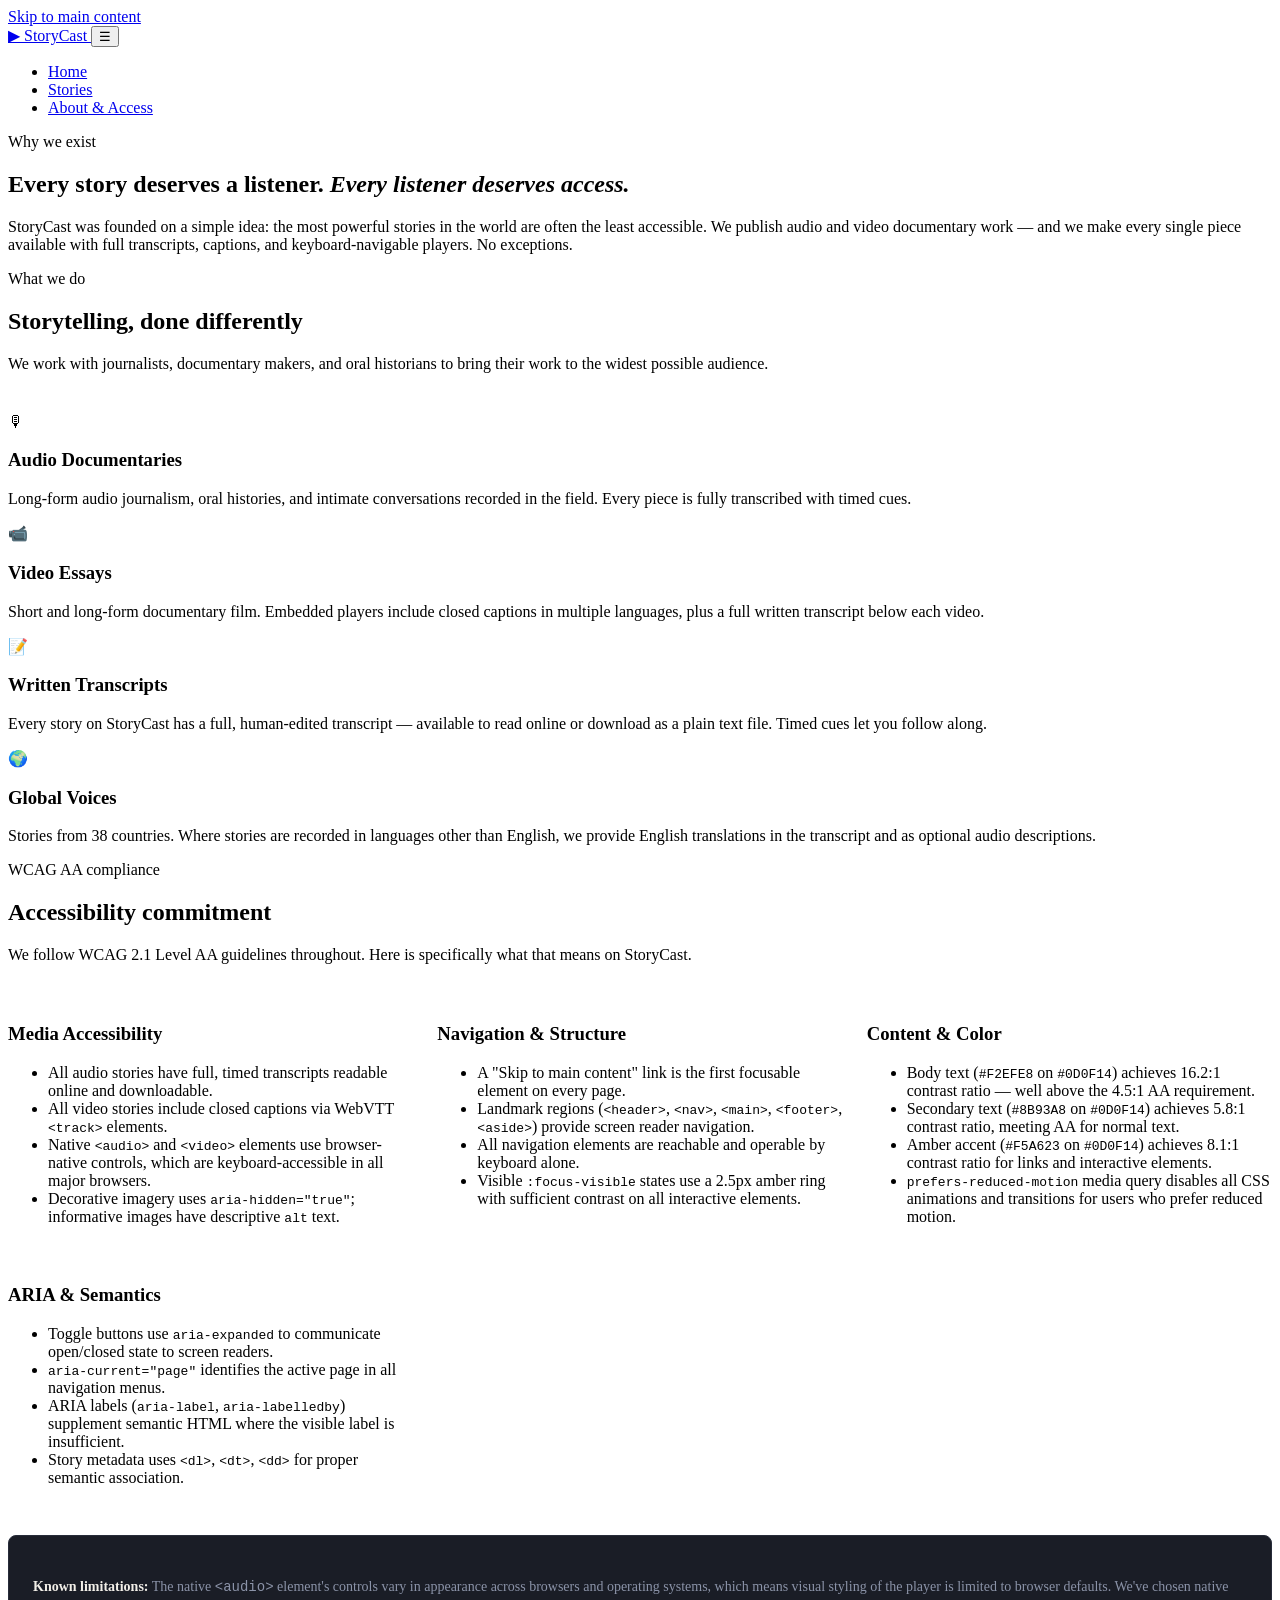
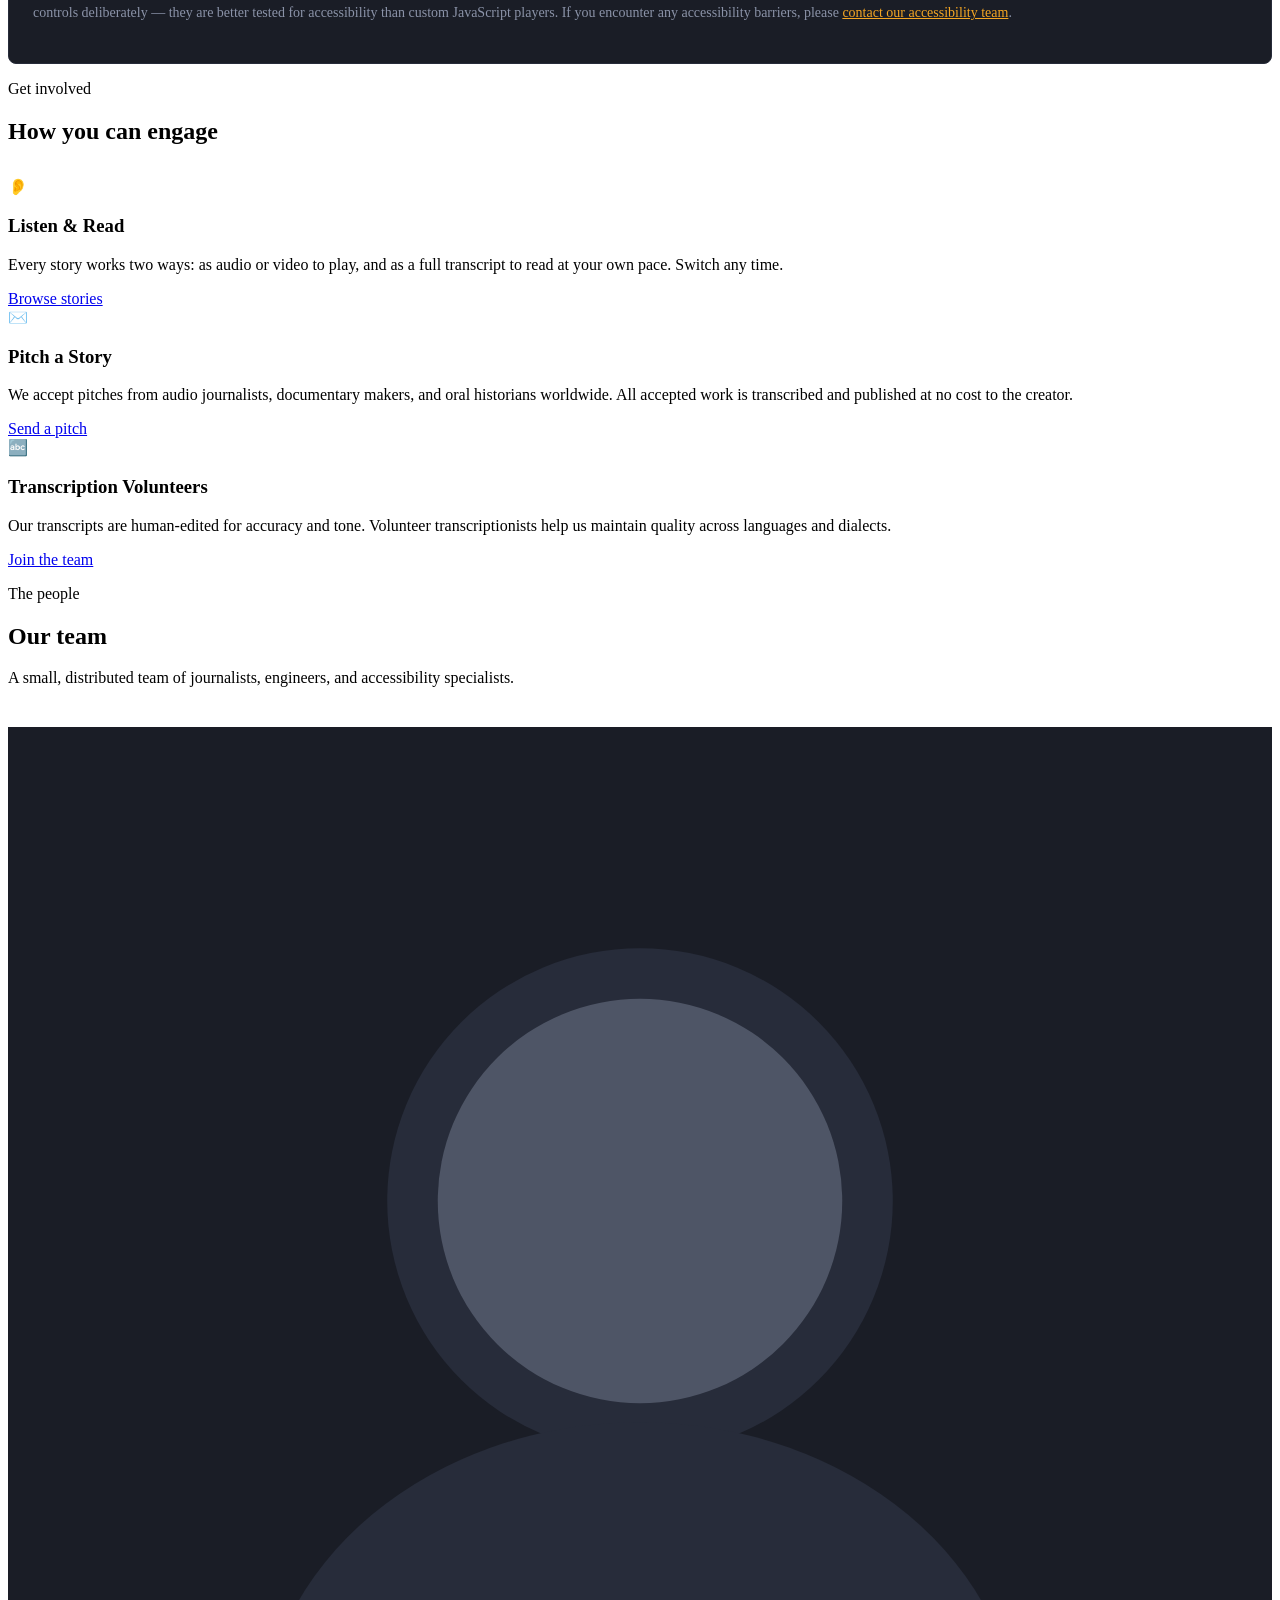
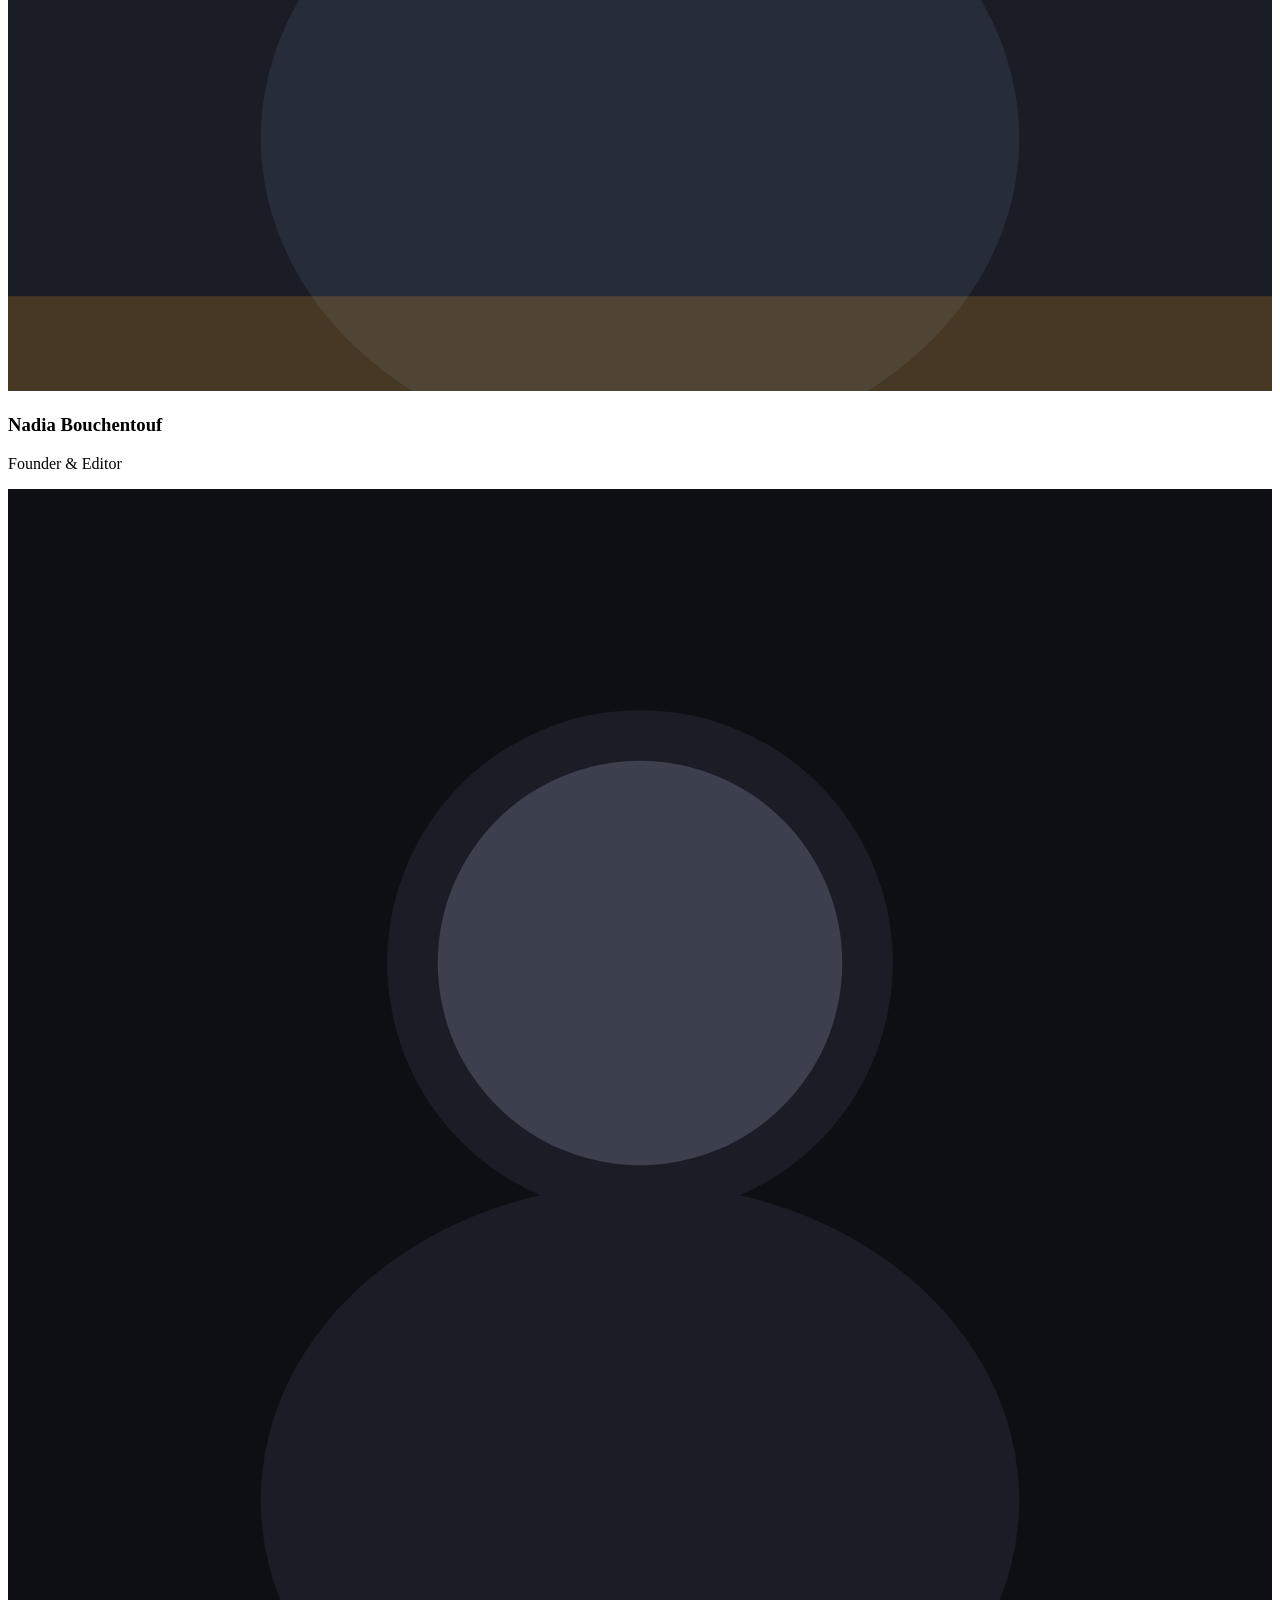
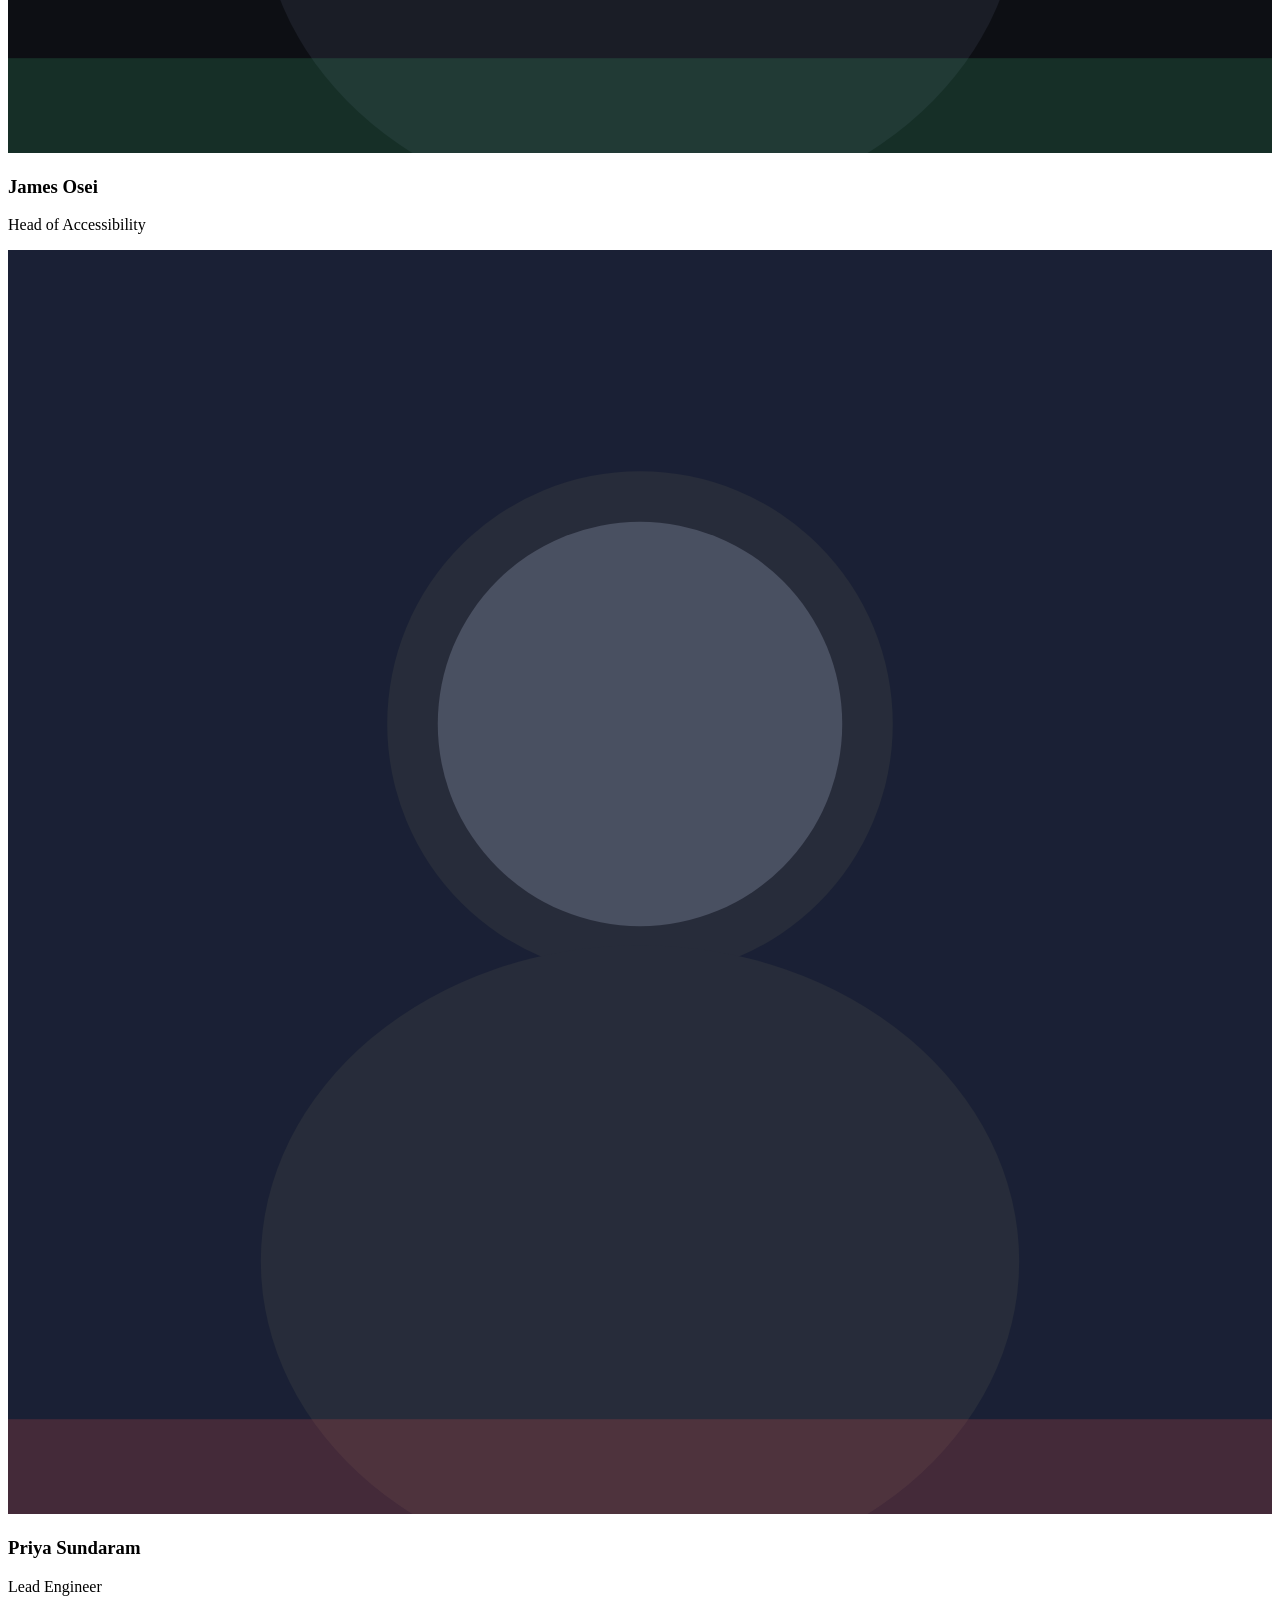
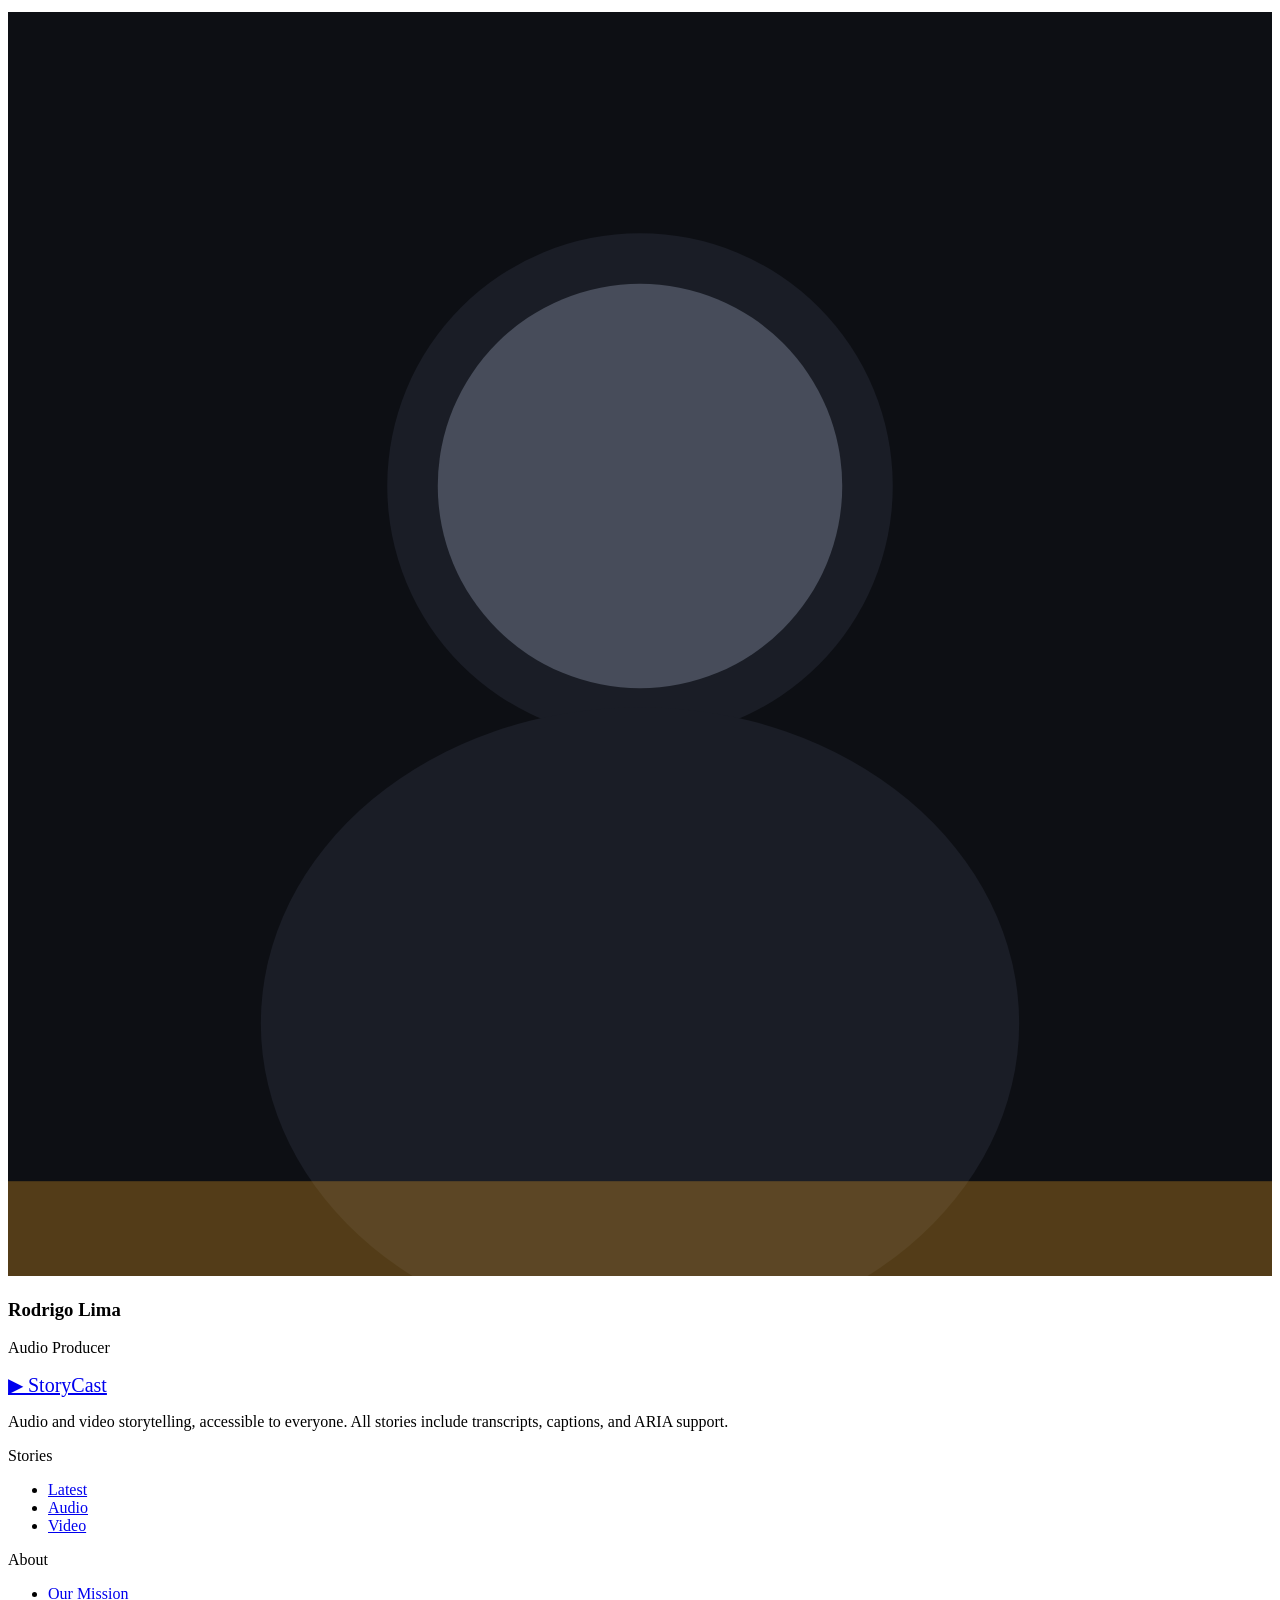
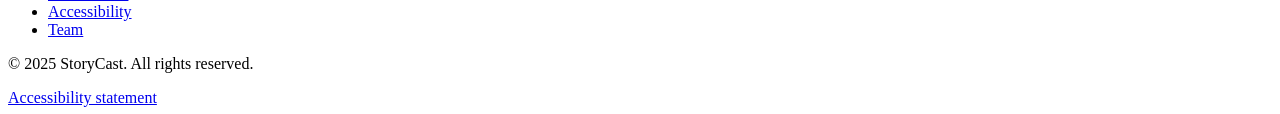
==== about.html @ 0f93e179 "updates This file contains the complete HTML structure for the About page of StoryCast, including se" ====
<!DOCTYPE html>
<html lang="en">
<head>
  <meta charset="UTF-8" />
  <meta name="viewport" content="width=device-width, initial-scale=1.0" />
  <meta name="description" content="About StoryCast — our mission to make audio and video storytelling accessible to everyone, with full transcripts, captions, and ARIA support." />
  <title>About & Access — StoryCast</title>
  <link rel="stylesheet" href="css/main.css" />
</head>
<body>

  <a class="skip-link" href="#main-content">Skip to main content</a>

  <!-- ─── Header ──────────────────────────────────────────────────────── -->
  <header class="site-header" role="banner">
    <div class="container site-header__inner">
      <a href="index.html" class="site-header__logo" aria-label="StoryCast home">
        <span class="site-header__logo-mark" aria-hidden="true">▶</span>
        StoryCast
      </a>

      <button class="site-nav__toggle"
              aria-controls="primary-nav"
              aria-expanded="false"
              aria-label="Toggle navigation">☰</button>

      <nav aria-label="Primary navigation">
        <ul class="site-nav" id="primary-nav" role="list">
          <li><a class="site-nav__link" href="index.html">Home</a></li>
          <li><a class="site-nav__link" href="story/voices-from-the-valley.html">Stories</a></li>
          <li><a class="site-nav__link" href="about.html" aria-current="page">About & Access</a></li>
        </ul>
      </nav>
    </div>
  </header>

  <!-- ─── Main ────────────────────────────────────────────────────────── -->
  <main id="main-content">

    <!-- Mission -->
    <section class="page-section" aria-labelledby="mission-heading">
      <div class="container">
        <div class="mission-block">
          <p class="section-label" aria-hidden="true">Why we exist</p>
          <h1 class="mission-block__quote" id="mission-heading">
            Every story deserves a listener.
            <em>Every listener deserves access.</em>
          </h1>
          <p class="mission-block__body">
            StoryCast was founded on a simple idea: the most powerful stories in 
            the world are often the least accessible. We publish audio and video
            documentary work — and we make every single piece available with
            full transcripts, captions, and keyboard-navigable players.
            No exceptions.
          </p>
        </div>
      </div>
    </section>

    <!-- What we do -->
    <section class="page-section" aria-labelledby="features-heading">
      <div class="container">
        <p class="section-label" aria-hidden="true">What we do</p>
        <h2 class="section-title" id="features-heading">Storytelling, done differently</h2>
        <p class="section-subtitle">We work with journalists, documentary makers, and oral historians to bring their work to the widest possible audience.</p>

        <div class="feature-grid" style="margin-top: 2.5rem;">

          <div class="feature-card">
            <div class="feature-card__icon" aria-hidden="true">🎙</div>
            <h3 class="feature-card__title">Audio Documentaries</h3>
            <p class="feature-card__body">
              Long-form audio journalism, oral histories, and intimate
              conversations recorded in the field. Every piece is
              fully transcribed with timed cues.
            </p>
          </div>

          <div class="feature-card">
            <div class="feature-card__icon" aria-hidden="true">📹</div>
            <h3 class="feature-card__title">Video Essays</h3>
            <p class="feature-card__body">
              Short and long-form documentary film. Embedded players
              include closed captions in multiple languages, plus
              a full written transcript below each video.
            </p>
          </div>

          <div class="feature-card">
            <div class="feature-card__icon" aria-hidden="true">📝</div>
            <h3 class="feature-card__title">Written Transcripts</h3>
            <p class="feature-card__body">
              Every story on StoryCast has a full, human-edited
              transcript — available to read online or download as
              a plain text file. Timed cues let you follow along.
            </p>
          </div>

          <div class="feature-card">
            <div class="feature-card__icon" aria-hidden="true">🌍</div>
            <h3 class="feature-card__title">Global Voices</h3>
            <p class="feature-card__body">
              Stories from 38 countries. Where stories are recorded in
              languages other than English, we provide English translations
              in the transcript and as optional audio descriptions.
            </p>
          </div>

        </div>
      </div>
    </section>

    <!-- Accessibility Section -->
    <section class="page-section" id="accessibility" aria-labelledby="a11y-heading">
      <div class="container">
        <p class="section-label" aria-hidden="true">WCAG AA compliance</p>
        <h2 class="section-title" id="a11y-heading">Accessibility commitment</h2>
        <p class="section-subtitle">
          We follow WCAG 2.1 Level AA guidelines throughout. Here is specifically
          what that means on StoryCast.
        </p>

        <div style="display:grid; grid-template-columns: repeat(auto-fit, minmax(22rem, 1fr)); gap:1.5rem; margin-top:2.5rem;">

          <div class="a11y-checklist" aria-labelledby="media-access-heading">
            <h3 class="a11y-checklist__header" id="media-access-heading">
              Media Accessibility
            </h3>
            <ul class="a11y-checklist__list" role="list">
              <li class="a11y-checklist__item">
                All audio stories have full, timed transcripts readable online and downloadable.
              </li>
              <li class="a11y-checklist__item">
                All video stories include closed captions via WebVTT <code>&lt;track&gt;</code> elements.
              </li>
              <li class="a11y-checklist__item">
                Native <code>&lt;audio&gt;</code> and <code>&lt;video&gt;</code> elements use browser-native controls,
                which are keyboard-accessible in all major browsers.
              </li>
              <li class="a11y-checklist__item">
                Decorative imagery uses <code>aria-hidden="true"</code>; informative images have descriptive <code>alt</code> text.
              </li>
            </ul>
          </div>

          <div class="a11y-checklist" aria-labelledby="nav-access-heading">
            <h3 class="a11y-checklist__header" id="nav-access-heading">
              Navigation & Structure
            </h3>
            <ul class="a11y-checklist__list" role="list">
              <li class="a11y-checklist__item">
                A "Skip to main content" link is the first focusable element on every page.
              </li>
              <li class="a11y-checklist__item">
                Landmark regions (<code>&lt;header&gt;</code>, <code>&lt;nav&gt;</code>, <code>&lt;main&gt;</code>, <code>&lt;footer&gt;</code>, <code>&lt;aside&gt;</code>) provide screen reader navigation.
              </li>
              <li class="a11y-checklist__item">
                All navigation elements are reachable and operable by keyboard alone.
              </li>
              <li class="a11y-checklist__item">
                Visible <code>:focus-visible</code> states use a 2.5px amber ring with sufficient contrast on all interactive elements.
              </li>
            </ul>
          </div>

          <div class="a11y-checklist" aria-labelledby="content-access-heading">
            <h3 class="a11y-checklist__header" id="content-access-heading">
              Content & Color
            </h3>
            <ul class="a11y-checklist__list" role="list">
              <li class="a11y-checklist__item">
                Body text (<code>#F2EFE8</code> on <code>#0D0F14</code>) achieves 16.2:1 contrast ratio — well above the 4.5:1 AA requirement.
              </li>
              <li class="a11y-checklist__item">
                Secondary text (<code>#8B93A8</code> on <code>#0D0F14</code>) achieves 5.8:1 contrast ratio, meeting AA for normal text.
              </li>
              <li class="a11y-checklist__item">
                Amber accent (<code>#F5A623</code> on <code>#0D0F14</code>) achieves 8.1:1 contrast ratio for links and interactive elements.
              </li>
              <li class="a11y-checklist__item">
                <code>prefers-reduced-motion</code> media query disables all CSS animations and transitions for users who prefer reduced motion.
              </li>
            </ul>
          </div>

          <div class="a11y-checklist" aria-labelledby="aria-heading">
            <h3 class="a11y-checklist__header" id="aria-heading">
              ARIA & Semantics
            </h3>
            <ul class="a11y-checklist__list" role="list">
              <li class="a11y-checklist__item">
                Toggle buttons use <code>aria-expanded</code> to communicate open/closed state to screen readers.
              </li>
              <li class="a11y-checklist__item">
                <code>aria-current="page"</code> identifies the active page in all navigation menus.
              </li>
              <li class="a11y-checklist__item">
                ARIA labels (<code>aria-label</code>, <code>aria-labelledby</code>) supplement semantic HTML where the visible label is insufficient.
              </li>
              <li class="a11y-checklist__item">
                Story metadata uses <code>&lt;dl&gt;</code>, <code>&lt;dt&gt;</code>, <code>&lt;dd&gt;</code> for proper semantic association.
              </li>
            </ul>
          </div>

        </div>

        <div style="margin-top:2rem; padding:1.5rem; background:#1A1D26; border:1px solid #272C3A; border-radius:0.5rem;">
          <p style="font-size:0.875rem; color:#8B93A8; line-height:1.8;">
            <strong style="color:#F2EFE8;">Known limitations:</strong>
            The native <code>&lt;audio&gt;</code> element's controls vary in appearance across browsers and operating systems,
            which means visual styling of the player is limited to browser defaults. We've chosen native controls
            deliberately — they are better tested for accessibility than custom JavaScript players.
            If you encounter any accessibility barriers, please
            <a href="mailto:access@storycast.example" style="color:#F5A623;">contact our accessibility team</a>.
          </p>
        </div>
      </div>
    </section>

    <!-- How to engage -->
    <section class="page-section" aria-labelledby="engage-heading">
      <div class="container">
        <p class="section-label" aria-hidden="true">Get involved</p>
        <h2 class="section-title" id="engage-heading">How you can engage</h2>

        <div class="feature-grid" style="margin-top:2rem;">

          <div class="feature-card">
            <div class="feature-card__icon" aria-hidden="true">👂</div>
            <h3 class="feature-card__title">Listen & Read</h3>
            <p class="feature-card__body">
              Every story works two ways: as audio or video to play, and as a
              full transcript to read at your own pace. Switch any time.
            </p>
            <a href="story/voices-from-the-valley.html" class="btn btn--outline" style="margin-top:auto;">Browse stories</a>
          </div>

          <div class="feature-card">
            <div class="feature-card__icon" aria-hidden="true">✉️</div>
            <h3 class="feature-card__title">Pitch a Story</h3>
            <p class="feature-card__body">
              We accept pitches from audio journalists, documentary makers, and
              oral historians worldwide. All accepted work is transcribed and
              published at no cost to the creator.
            </p>
            <a href="mailto:pitch@storycast.example" class="btn btn--outline" style="margin-top:auto;">Send a pitch</a>
          </div>

          <div class="feature-card">
            <div class="feature-card__icon" aria-hidden="true">🔤</div>
            <h3 class="feature-card__title">Transcription Volunteers</h3>
            <p class="feature-card__body">
              Our transcripts are human-edited for accuracy and tone. Volunteer
              transcriptionists help us maintain quality across languages and dialects.
            </p>
            <a href="mailto:volunteer@storycast.example" class="btn btn--outline" style="margin-top:auto;">Join the team</a>
          </div>

        </div>
      </div>
    </section>

    <!-- Team -->
    <section class="page-section" id="team" aria-labelledby="team-heading">
      <div class="container">
        <p class="section-label" aria-hidden="true">The people</p>
        <h2 class="section-title" id="team-heading">Our team</h2>
        <p class="section-subtitle">A small, distributed team of journalists, engineers, and accessibility specialists.</p>

        <div class="team-grid" style="margin-top:2.5rem;">

          <article class="team-card" aria-label="Team member: Nadia Bouchentouf, Founder & Editor">
            <svg class="team-card__img" aria-hidden="true" viewBox="0 0 200 200" xmlns="http://www.w3.org/2000/svg">
              <rect width="200" height="200" fill="#1A1D26"/>
              <circle cx="100" cy="75" r="40" fill="#272C3A"/>
              <circle cx="100" cy="75" r="32" fill="#8B93A8" opacity="0.4"/>
              <ellipse cx="100" cy="160" rx="60" ry="50" fill="#272C3A"/>
              <!-- Color accent -->
              <rect x="0" y="185" width="200" height="15" fill="#F5A623" opacity="0.2"/>
            </svg>
            <div class="team-card__body">
              <h3 class="team-card__name">Nadia Bouchentouf</h3>
              <p class="team-card__role">Founder & Editor</p>
            </div>
          </article>

          <article class="team-card" aria-label="Team member: James Osei, Head of Accessibility">
            <svg class="team-card__img" aria-hidden="true" viewBox="0 0 200 200" xmlns="http://www.w3.org/2000/svg">
              <rect width="200" height="200" fill="#0D0F14"/>
              <circle cx="100" cy="75" r="40" fill="#1A1D26"/>
              <circle cx="100" cy="75" r="32" fill="#8B93A8" opacity="0.3"/>
              <ellipse cx="100" cy="160" rx="60" ry="50" fill="#1A1D26"/>
              <rect x="0" y="185" width="200" height="15" fill="#3DAD74" opacity="0.2"/>
            </svg>
            <div class="team-card__body">
              <h3 class="team-card__name">James Osei</h3>
              <p class="team-card__role">Head of Accessibility</p>
            </div>
          </article>

          <article class="team-card" aria-label="Team member: Priya Sundaram, Lead Engineer">
            <svg class="team-card__img" aria-hidden="true" viewBox="0 0 200 200" xmlns="http://www.w3.org/2000/svg">
              <rect width="200" height="200" fill="#1A2035"/>
              <circle cx="100" cy="75" r="40" fill="#272C3A"/>
              <circle cx="100" cy="75" r="32" fill="#8B93A8" opacity="0.35"/>
              <ellipse cx="100" cy="160" rx="60" ry="50" fill="#272C3A"/>
              <rect x="0" y="185" width="200" height="15" fill="#E8534A" opacity="0.2"/>
            </svg>
            <div class="team-card__body">
              <h3 class="team-card__name">Priya Sundaram</h3>
              <p class="team-card__role">Lead Engineer</p>
            </div>
          </article>

          <article class="team-card" aria-label="Team member: Rodrigo Lima, Audio Producer">
            <svg class="team-card__img" aria-hidden="true" viewBox="0 0 200 200" xmlns="http://www.w3.org/2000/svg">
              <rect width="200" height="200" fill="#0D0F14"/>
              <circle cx="100" cy="75" r="40" fill="#1A1D26"/>
              <circle cx="100" cy="75" r="32" fill="#8B93A8" opacity="0.4"/>
              <ellipse cx="100" cy="160" rx="60" ry="50" fill="#1A1D26"/>
              <rect x="0" y="185" width="200" height="15" fill="#F5A623" opacity="0.3"/>
            </svg>
            <div class="team-card__body">
              <h3 class="team-card__name">Rodrigo Lima</h3>
              <p class="team-card__role">Audio Producer</p>
            </div>
          </article>

        </div>
      </div>
    </section>

  </main>

  <!-- ─── Footer ──────────────────────────────────────────────────────── -->
  <footer class="site-footer" role="contentinfo">
    <div class="container">
      <div class="site-footer__inner">
        <div class="site-footer__brand">
          <a href="index.html" class="site-header__logo" aria-label="StoryCast home" style="font-size:1.25rem;">
            <span class="site-header__logo-mark" aria-hidden="true">▶</span>
            StoryCast
          </a>
          <p>Audio and video storytelling, accessible to everyone. All stories include transcripts, captions, and ARIA support.</p>
        </div>
        <nav aria-label="Footer navigation — Stories">
          <p class="site-footer__heading">Stories</p>
          <ul class="site-footer__links" role="list">
            <li><a href="story/voices-from-the-valley.html">Latest</a></li>
            <li><a href="story/voices-from-the-valley.html">Audio</a></li>
            <li><a href="story/voices-from-the-valley.html">Video</a></li>
          </ul>
        </nav>
        <nav aria-label="Footer navigation — About">
          <p class="site-footer__heading">About</p>
          <ul class="site-footer__links" role="list">
            <li><a href="about.html">Our Mission</a></li>
            <li><a href="about.html#accessibility">Accessibility</a></li>
            <li><a href="about.html#team">Team</a></li>
          </ul>
        </nav>
      </div>
      <div class="site-footer__bottom">
        <p>© 2025 StoryCast. All rights reserved.</p>
        <a href="about.html#accessibility">Accessibility statement</a>
      </div>
    </div>
  </footer>

  <script>
    const toggle = document.querySelector('.site-nav__toggle');
    const nav = document.querySelector('.site-nav');
    if (toggle && nav) {
      toggle.addEventListener('click', () => {
        const isOpen = nav.classList.toggle('is-open');
        toggle.setAttribute('aria-expanded', isOpen);
        toggle.textContent = isOpen ? '✕' : '☰';
      });
    }
  </script>

</body>
</html>
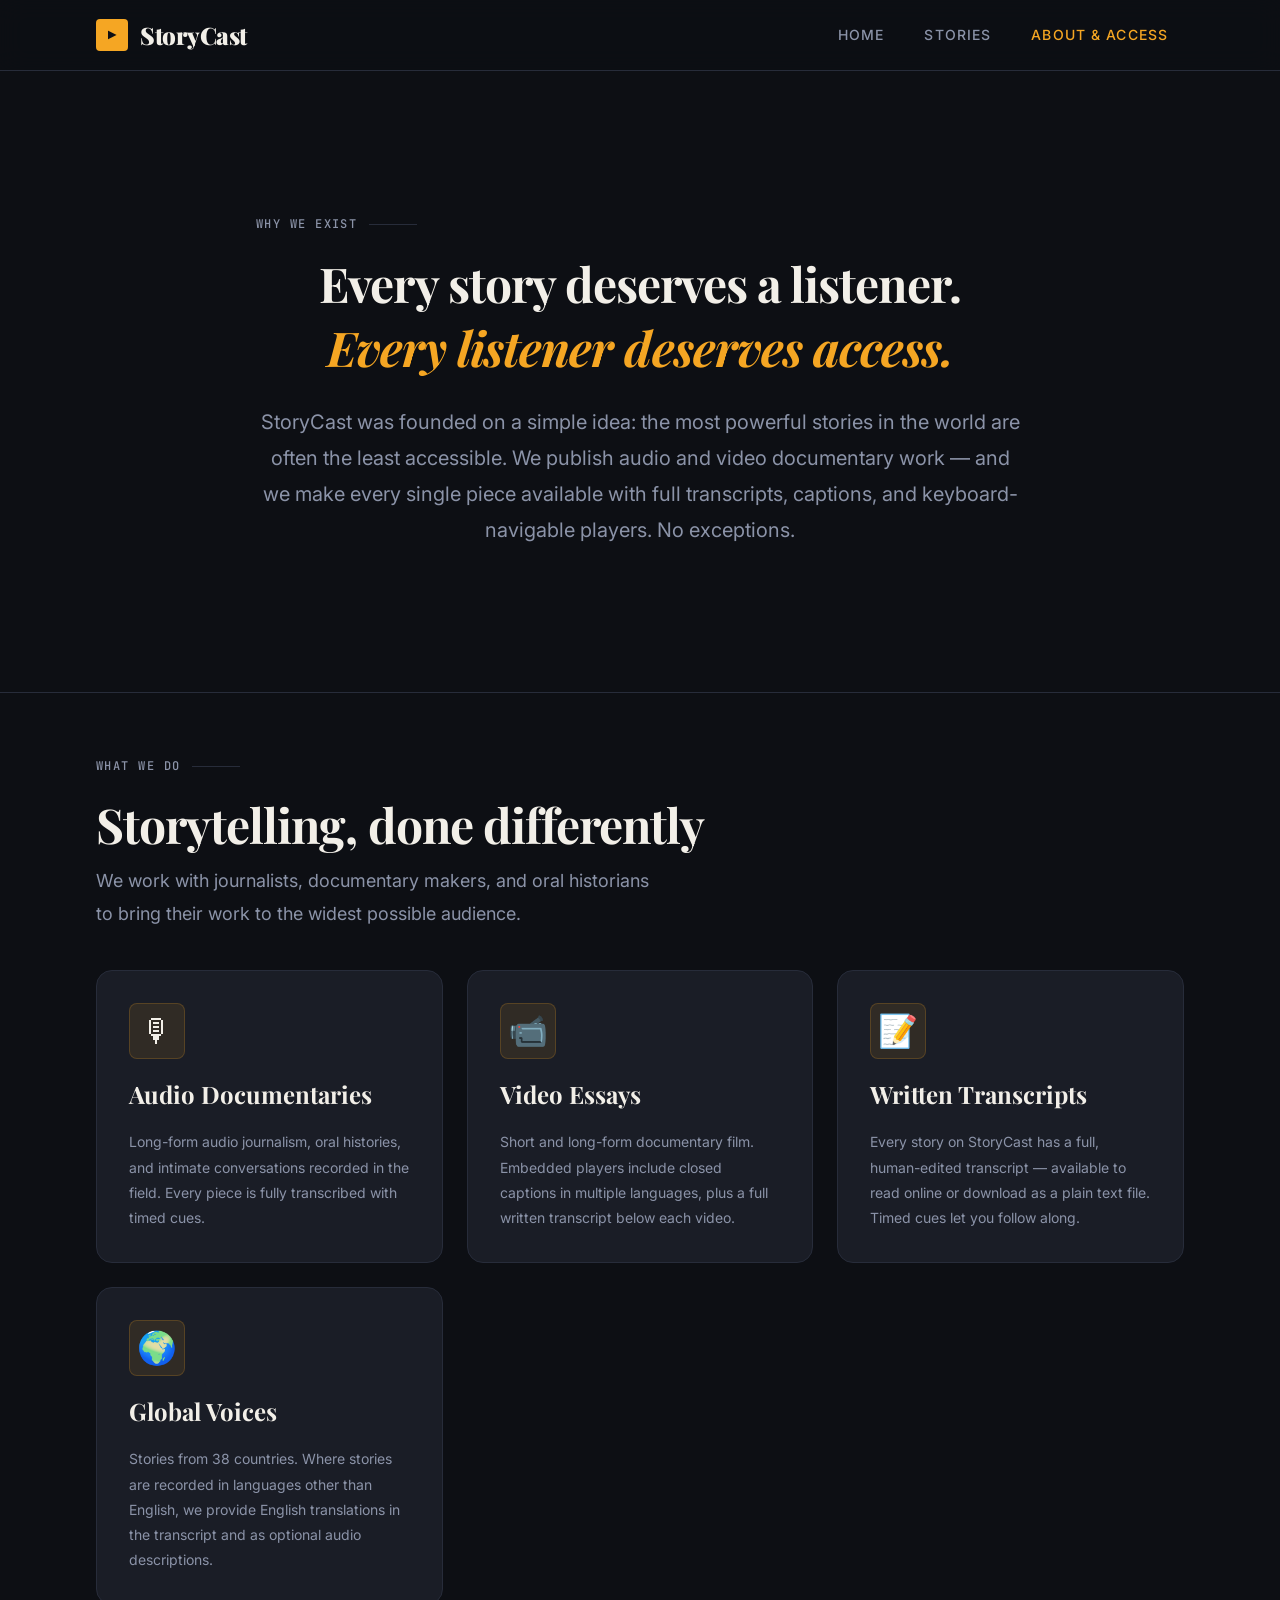
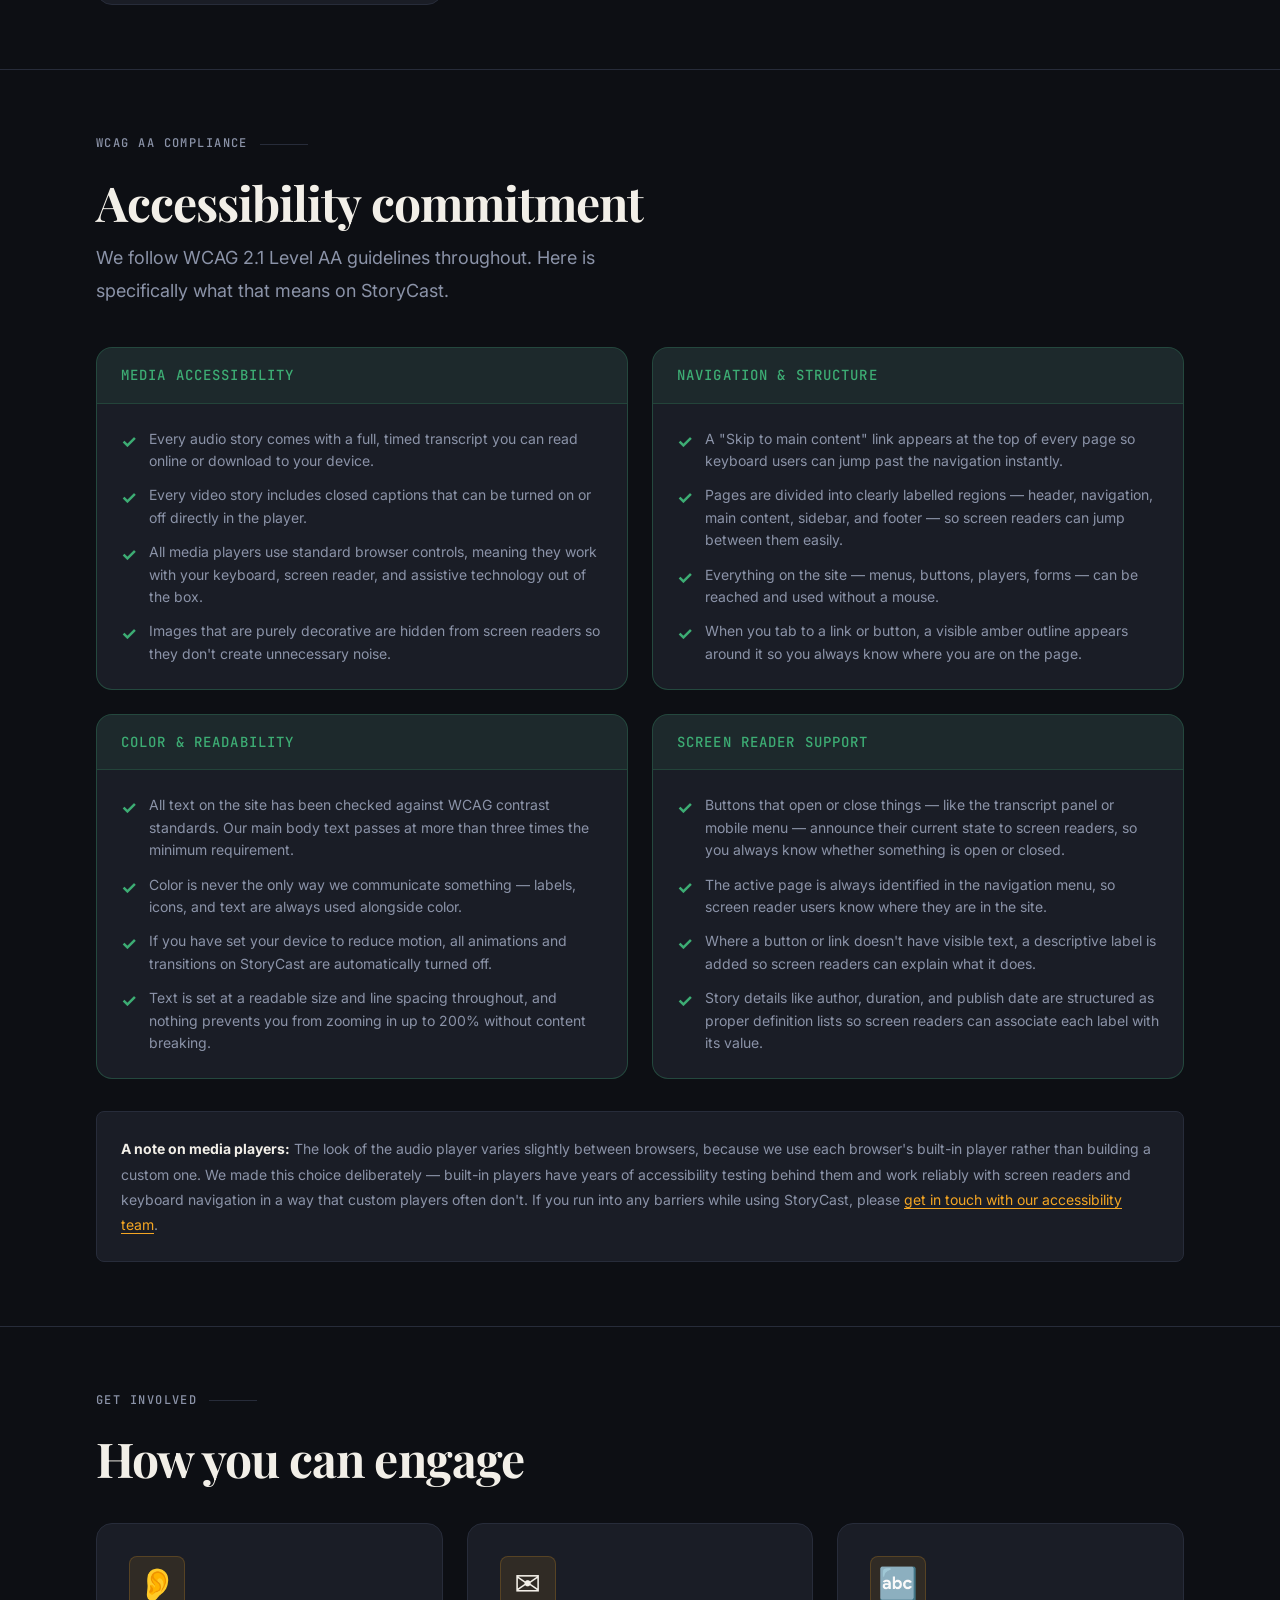
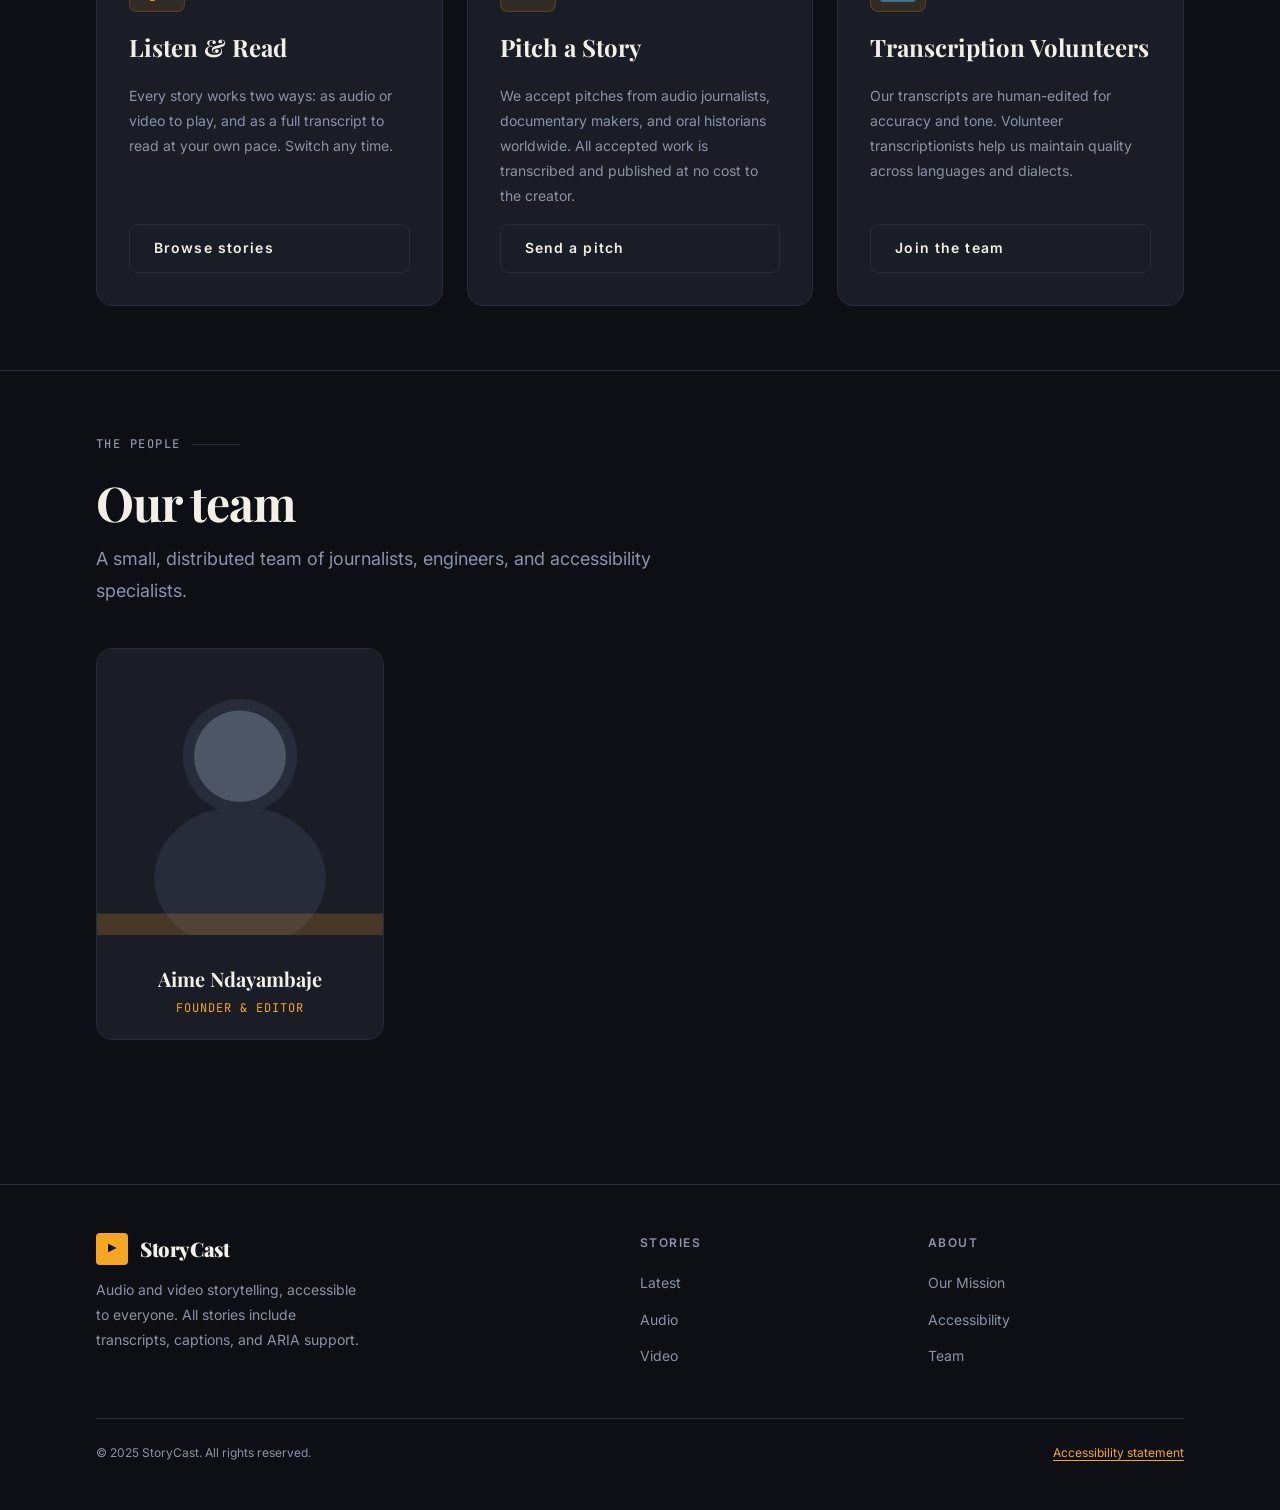
==== commit 3923341b: "updates" ====
--- a/about.html
+++ b/about.html
@@ -128,17 +128,16 @@
             </h3>
             <ul class="a11y-checklist__list" role="list">
               <li class="a11y-checklist__item">
-                All audio stories have full, timed transcripts readable online and downloadable.
-              </li>
-              <li class="a11y-checklist__item">
-                All video stories include closed captions via WebVTT <code>&lt;track&gt;</code> elements.
-              </li>
-              <li class="a11y-checklist__item">
-                Native <code>&lt;audio&gt;</code> and <code>&lt;video&gt;</code> elements use browser-native controls,
-                which are keyboard-accessible in all major browsers.
-              </li>
-              <li class="a11y-checklist__item">
-                Decorative imagery uses <code>aria-hidden="true"</code>; informative images have descriptive <code>alt</code> text.
+                Every audio story comes with a full, timed transcript you can read online or download to your device.
+              </li>
+              <li class="a11y-checklist__item">
+                Every video story includes closed captions that can be turned on or off directly in the player.
+              </li>
+              <li class="a11y-checklist__item">
+                All media players use standard browser controls, meaning they work with your keyboard, screen reader, and assistive technology out of the box.
+              </li>
+              <li class="a11y-checklist__item">
+                Images that are purely decorative are hidden from screen readers so they don't create unnecessary noise.
               </li>
             </ul>
           </div>
@@ -149,56 +148,56 @@
             </h3>
             <ul class="a11y-checklist__list" role="list">
               <li class="a11y-checklist__item">
-                A "Skip to main content" link is the first focusable element on every page.
-              </li>
-              <li class="a11y-checklist__item">
-                Landmark regions (<code>&lt;header&gt;</code>, <code>&lt;nav&gt;</code>, <code>&lt;main&gt;</code>, <code>&lt;footer&gt;</code>, <code>&lt;aside&gt;</code>) provide screen reader navigation.
-              </li>
-              <li class="a11y-checklist__item">
-                All navigation elements are reachable and operable by keyboard alone.
-              </li>
-              <li class="a11y-checklist__item">
-                Visible <code>:focus-visible</code> states use a 2.5px amber ring with sufficient contrast on all interactive elements.
+                A "Skip to main content" link appears at the top of every page so keyboard users can jump past the navigation instantly.
+              </li>
+              <li class="a11y-checklist__item">
+                Pages are divided into clearly labelled regions — header, navigation, main content, sidebar, and footer — so screen readers can jump between them easily.
+              </li>
+              <li class="a11y-checklist__item">
+                Everything on the site — menus, buttons, players, forms — can be reached and used without a mouse.
+              </li>
+              <li class="a11y-checklist__item">
+                When you tab to a link or button, a visible amber outline appears around it so you always know where you are on the page.
               </li>
             </ul>
           </div>
 
           <div class="a11y-checklist" aria-labelledby="content-access-heading">
             <h3 class="a11y-checklist__header" id="content-access-heading">
-              Content & Color
+              Color & Readability
             </h3>
             <ul class="a11y-checklist__list" role="list">
               <li class="a11y-checklist__item">
-                Body text (<code>#F2EFE8</code> on <code>#0D0F14</code>) achieves 16.2:1 contrast ratio — well above the 4.5:1 AA requirement.
-              </li>
-              <li class="a11y-checklist__item">
-                Secondary text (<code>#8B93A8</code> on <code>#0D0F14</code>) achieves 5.8:1 contrast ratio, meeting AA for normal text.
-              </li>
-              <li class="a11y-checklist__item">
-                Amber accent (<code>#F5A623</code> on <code>#0D0F14</code>) achieves 8.1:1 contrast ratio for links and interactive elements.
-              </li>
-              <li class="a11y-checklist__item">
-                <code>prefers-reduced-motion</code> media query disables all CSS animations and transitions for users who prefer reduced motion.
+                All text on the site has been checked against WCAG contrast standards. Our main body text passes at more than three times the minimum requirement.
+              </li>
+              <li class="a11y-checklist__item">
+                Color is never the only way we communicate something — labels, icons, and text are always used alongside color.
+              </li>
+              <li class="a11y-checklist__item">
+                If you have set your device to reduce motion, all animations and transitions on StoryCast are automatically turned off.
+              </li>
+              <li class="a11y-checklist__item">
+                Text is set at a readable size and line spacing throughout, and nothing prevents you from zooming in up to 200% without content breaking.
               </li>
             </ul>
           </div>
 
           <div class="a11y-checklist" aria-labelledby="aria-heading">
             <h3 class="a11y-checklist__header" id="aria-heading">
-              ARIA & Semantics
+              Screen Reader Support
             </h3>
             <ul class="a11y-checklist__list" role="list">
               <li class="a11y-checklist__item">
-                Toggle buttons use <code>aria-expanded</code> to communicate open/closed state to screen readers.
-              </li>
-              <li class="a11y-checklist__item">
-                <code>aria-current="page"</code> identifies the active page in all navigation menus.
-              </li>
-              <li class="a11y-checklist__item">
-                ARIA labels (<code>aria-label</code>, <code>aria-labelledby</code>) supplement semantic HTML where the visible label is insufficient.
-              </li>
-              <li class="a11y-checklist__item">
-                Story metadata uses <code>&lt;dl&gt;</code>, <code>&lt;dt&gt;</code>, <code>&lt;dd&gt;</code> for proper semantic association.
+                Buttons that open or close things — like the transcript panel or mobile menu — announce their current state to screen readers, so you always know whether something is open or closed.
+              </li>
+              <li class="a11y-checklist__item">
+                The active page is always identified in the navigation menu, so screen reader users know where they are in the site.
+              </li>
+              <li class="a11y-checklist__item">
+                Where a button or link doesn't have visible text, a descriptive label is added so screen readers can explain what it does.
+              </li>
+              <li class="a11y-checklist__item">
+                Story details like author, duration, and publish date are structured as proper definition lists so screen readers can associate each label with its value.
               </li>
             </ul>
           </div>
@@ -207,12 +206,10 @@
 
         <div style="margin-top:2rem; padding:1.5rem; background:#1A1D26; border:1px solid #272C3A; border-radius:0.5rem;">
           <p style="font-size:0.875rem; color:#8B93A8; line-height:1.8;">
-            <strong style="color:#F2EFE8;">Known limitations:</strong>
-            The native <code>&lt;audio&gt;</code> element's controls vary in appearance across browsers and operating systems,
-            which means visual styling of the player is limited to browser defaults. We've chosen native controls
-            deliberately — they are better tested for accessibility than custom JavaScript players.
-            If you encounter any accessibility barriers, please
-            <a href="mailto:access@storycast.example" style="color:#F5A623;">contact our accessibility team</a>.
+            <strong style="color:#F2EFE8;">A note on media players:</strong>
+            The look of the audio player varies slightly between browsers, because we use each browser's built-in player rather than building a custom one. We made this choice deliberately — built-in players have years of accessibility testing behind them and work reliably with screen readers and keyboard navigation in a way that custom players often don't.
+            If you run into any barriers while using StoryCast, please
+            <a href="mailto:access@storycast.example" style="color:#F5A623;">get in touch with our accessibility team</a>.
           </p>
         </div>
       </div>
@@ -268,62 +265,19 @@
         <h2 class="section-title" id="team-heading">Our team</h2>
         <p class="section-subtitle">A small, distributed team of journalists, engineers, and accessibility specialists.</p>
 
-        <div class="team-grid" style="margin-top:2.5rem;">
-
-          <article class="team-card" aria-label="Team member: Nadia Bouchentouf, Founder & Editor">
+        <div class="team-grid" style="margin-top:2.5rem; max-width:18rem;">
+
+          <article class="team-card" aria-label="Team member: Aime Ndayambaje">
             <svg class="team-card__img" aria-hidden="true" viewBox="0 0 200 200" xmlns="http://www.w3.org/2000/svg">
               <rect width="200" height="200" fill="#1A1D26"/>
               <circle cx="100" cy="75" r="40" fill="#272C3A"/>
               <circle cx="100" cy="75" r="32" fill="#8B93A8" opacity="0.4"/>
               <ellipse cx="100" cy="160" rx="60" ry="50" fill="#272C3A"/>
-              <!-- Color accent -->
               <rect x="0" y="185" width="200" height="15" fill="#F5A623" opacity="0.2"/>
             </svg>
             <div class="team-card__body">
-              <h3 class="team-card__name">Nadia Bouchentouf</h3>
+              <h3 class="team-card__name">Aime Ndayambaje</h3>
               <p class="team-card__role">Founder & Editor</p>
-            </div>
-          </article>
-
-          <article class="team-card" aria-label="Team member: James Osei, Head of Accessibility">
-            <svg class="team-card__img" aria-hidden="true" viewBox="0 0 200 200" xmlns="http://www.w3.org/2000/svg">
-              <rect width="200" height="200" fill="#0D0F14"/>
-              <circle cx="100" cy="75" r="40" fill="#1A1D26"/>
-              <circle cx="100" cy="75" r="32" fill="#8B93A8" opacity="0.3"/>
-              <ellipse cx="100" cy="160" rx="60" ry="50" fill="#1A1D26"/>
-              <rect x="0" y="185" width="200" height="15" fill="#3DAD74" opacity="0.2"/>
-            </svg>
-            <div class="team-card__body">
-              <h3 class="team-card__name">James Osei</h3>
-              <p class="team-card__role">Head of Accessibility</p>
-            </div>
-          </article>
-
-          <article class="team-card" aria-label="Team member: Priya Sundaram, Lead Engineer">
-            <svg class="team-card__img" aria-hidden="true" viewBox="0 0 200 200" xmlns="http://www.w3.org/2000/svg">
-              <rect width="200" height="200" fill="#1A2035"/>
-              <circle cx="100" cy="75" r="40" fill="#272C3A"/>
-              <circle cx="100" cy="75" r="32" fill="#8B93A8" opacity="0.35"/>
-              <ellipse cx="100" cy="160" rx="60" ry="50" fill="#272C3A"/>
-              <rect x="0" y="185" width="200" height="15" fill="#E8534A" opacity="0.2"/>
-            </svg>
-            <div class="team-card__body">
-              <h3 class="team-card__name">Priya Sundaram</h3>
-              <p class="team-card__role">Lead Engineer</p>
-            </div>
-          </article>
-
-          <article class="team-card" aria-label="Team member: Rodrigo Lima, Audio Producer">
-            <svg class="team-card__img" aria-hidden="true" viewBox="0 0 200 200" xmlns="http://www.w3.org/2000/svg">
-              <rect width="200" height="200" fill="#0D0F14"/>
-              <circle cx="100" cy="75" r="40" fill="#1A1D26"/>
-              <circle cx="100" cy="75" r="32" fill="#8B93A8" opacity="0.4"/>
-              <ellipse cx="100" cy="160" rx="60" ry="50" fill="#1A1D26"/>
-              <rect x="0" y="185" width="200" height="15" fill="#F5A623" opacity="0.3"/>
-            </svg>
-            <div class="team-card__body">
-              <h3 class="team-card__name">Rodrigo Lima</h3>
-              <p class="team-card__role">Audio Producer</p>
             </div>
           </article>
 
@@ -381,4 +335,4 @@
   </script>
 
 </body>
-</html>
+</html>
--- a/css/main.css
+++ b/css/main.css
@@ -0,0 +1,1224 @@
+@charset "UTF-8";
+@import url("https://fonts.googleapis.com/css2?family=Playfair+Display:ital,wght@0,700;0,900;1,700&family=Inter:wght@300;400;500;600&family=JetBrains+Mono:wght@400;500&display=swap");
+*, *::before, *::after {
+  box-sizing: border-box;
+  margin: 0;
+  padding: 0;
+}
+
+html {
+  scroll-behavior: smooth;
+  -webkit-text-size-adjust: 100%;
+}
+
+@media (prefers-reduced-motion: reduce) {
+  html {
+    scroll-behavior: auto;
+  }
+  *, *::before, *::after {
+    animation-duration: 0.01ms !important;
+    animation-iteration-count: 1 !important;
+    transition-duration: 0.01ms !important;
+  }
+}
+body {
+  font-family: "Inter", system-ui, sans-serif;
+  font-size: clamp(1rem, 1vw + 0.75rem, 1.125rem);
+  line-height: 1.6;
+  color: #F2EFE8;
+  background-color: #0D0F14;
+  -webkit-font-smoothing: antialiased;
+  min-height: 100dvh;
+}
+
+img, video {
+  max-width: 100%;
+  display: block;
+}
+
+audio {
+  width: 100%;
+}
+
+a {
+  color: #F5A623;
+  text-decoration-thickness: 1px;
+  text-underline-offset: 3px;
+  transition: color 150ms ease, opacity 150ms ease;
+}
+a:hover {
+  color: #C07D10;
+}
+
+:focus-visible {
+  outline: 2.5px solid #F5A623;
+  outline-offset: 3px;
+  border-radius: 0.25rem;
+}
+
+.skip-link {
+  position: absolute;
+  top: -100%;
+  left: 1rem;
+  z-index: 9999;
+  padding: 0.75rem 1.5rem;
+  background: #F5A623;
+  color: #0D0F14;
+  font-weight: 600;
+  font-size: clamp(0.833rem, 0.8vw + 0.65rem, 0.875rem);
+  border-radius: 0.5rem;
+  text-decoration: none;
+  transition: top 150ms ease;
+}
+.skip-link:focus {
+  top: 1rem;
+}
+
+.sr-only {
+  position: absolute;
+  width: 1px;
+  height: 1px;
+  padding: 0;
+  margin: -1px;
+  overflow: hidden;
+  clip: rect(0, 0, 0, 0);
+  white-space: nowrap;
+  border: 0;
+}
+
+.container {
+  width: 100%;
+  max-width: 72rem;
+  margin-inline: auto;
+  padding-inline: 1.5rem;
+}
+@media (min-width: 48rem) {
+  .container {
+    padding-inline: 2rem;
+  }
+}
+
+.site-header {
+  position: sticky;
+  top: 0;
+  z-index: 100;
+  background: rgba(13, 15, 20, 0.92);
+  backdrop-filter: blur(12px);
+  -webkit-backdrop-filter: blur(12px);
+  border-bottom: 1px solid #272C3A;
+}
+.site-header__inner {
+  display: flex;
+  align-items: center;
+  justify-content: space-between;
+  gap: 1.5rem;
+  padding-block: 1rem;
+}
+.site-header__logo {
+  display: flex;
+  align-items: center;
+  gap: 0.75rem;
+  text-decoration: none;
+  color: #F2EFE8;
+  font-family: "Playfair Display", Georgia, serif;
+  font-size: clamp(1.25rem, 2vw + 0.75rem, 1.5rem);
+  font-weight: 900;
+  letter-spacing: -0.02em;
+  flex-shrink: 0;
+}
+.site-header__logo-mark {
+  display: inline-flex;
+  align-items: center;
+  justify-content: center;
+  width: 2rem;
+  height: 2rem;
+  background: #F5A623;
+  color: #0D0F14;
+  border-radius: 0.25rem;
+  font-size: clamp(0.833rem, 0.8vw + 0.65rem, 0.875rem);
+  font-family: "JetBrains Mono", "Courier New", monospace;
+  font-weight: 500;
+}
+.site-header__logo:hover .site-header__logo-mark {
+  background: #C07D10;
+}
+
+.site-nav {
+  display: flex;
+  align-items: center;
+  gap: 0.5rem;
+  list-style: none;
+}
+.site-nav__link {
+  display: inline-block;
+  padding: 0.5rem 1rem;
+  font-size: clamp(0.833rem, 0.8vw + 0.65rem, 0.875rem);
+  font-weight: 500;
+  color: #8B93A8;
+  text-decoration: none;
+  border-radius: 0.5rem;
+  letter-spacing: 0.08em;
+  text-transform: uppercase;
+  transition: color 150ms ease, background 150ms ease;
+}
+.site-nav__link:hover {
+  color: #F2EFE8;
+  background: #272C3A;
+}
+.site-nav__link[aria-current=page] {
+  color: #F5A623;
+}
+.site-nav__toggle {
+  display: none;
+  background: none;
+  border: 1px solid #272C3A;
+  border-radius: 0.25rem;
+  padding: 0.5rem;
+  color: #F2EFE8;
+  cursor: pointer;
+  line-height: 1;
+  font-size: clamp(1.125rem, 1.2vw + 0.85rem, 1.25rem);
+}
+@media (max-width: 42rem) {
+  .site-nav__toggle {
+    display: flex;
+    align-items: center;
+  }
+}
+@media (max-width: 42rem) {
+  .site-nav {
+    position: fixed;
+    inset: 0;
+    top: 4rem;
+    flex-direction: column;
+    align-items: flex-start;
+    justify-content: flex-start;
+    background: #0D0F14;
+    padding: 2rem 1.5rem;
+    gap: 0.5rem;
+    transform: translateX(-100%);
+    transition: transform 250ms ease;
+    z-index: 99;
+  }
+  .site-nav.is-open {
+    transform: translateX(0);
+  }
+  .site-nav__link {
+    font-size: clamp(1.125rem, 1.2vw + 0.85rem, 1.25rem);
+    padding: 0.75rem 1rem;
+  }
+}
+
+.site-footer {
+  border-top: 1px solid #272C3A;
+  padding-block: 3rem;
+  margin-top: 5rem;
+}
+.site-footer__inner {
+  display: grid;
+  grid-template-columns: 1fr;
+  gap: 2rem;
+}
+@media (min-width: 48rem) {
+  .site-footer__inner {
+    grid-template-columns: 2fr 1fr 1fr;
+  }
+}
+.site-footer__brand p {
+  font-size: clamp(0.833rem, 0.8vw + 0.65rem, 0.875rem);
+  color: #8B93A8;
+  max-width: 30ch;
+  margin-top: 0.75rem;
+  line-height: 1.8;
+}
+.site-footer__heading {
+  font-size: clamp(0.694rem, 0.6vw + 0.6rem, 0.75rem);
+  font-weight: 600;
+  letter-spacing: 0.12em;
+  text-transform: uppercase;
+  color: #8B93A8;
+  margin-bottom: 1rem;
+}
+.site-footer__links {
+  list-style: none;
+  display: flex;
+  flex-direction: column;
+  gap: 0.5rem;
+}
+.site-footer__links a {
+  color: #8B93A8;
+  font-size: clamp(0.833rem, 0.8vw + 0.65rem, 0.875rem);
+  text-decoration: none;
+}
+.site-footer__links a:hover {
+  color: #F2EFE8;
+}
+.site-footer__bottom {
+  margin-top: 3rem;
+  padding-top: 1.5rem;
+  border-top: 1px solid #272C3A;
+  display: flex;
+  align-items: center;
+  justify-content: space-between;
+  flex-wrap: wrap;
+  gap: 1rem;
+  font-size: clamp(0.694rem, 0.6vw + 0.6rem, 0.75rem);
+  color: #8B93A8;
+}
+
+.story-grid {
+  container-type: inline-size;
+  container-name: story-grid;
+}
+
+.story-card {
+  background: #1A1D26;
+  border: 1px solid #272C3A;
+  border-radius: 1rem;
+  overflow: hidden;
+  transition: border-color 250ms ease, transform 250ms ease;
+  display: flex;
+  flex-direction: column;
+}
+.story-card:hover {
+  border-color: rgba(245, 166, 35, 0.4);
+  transform: translateY(-2px);
+  box-shadow: 0 0 24px rgba(245, 166, 35, 0.25);
+}
+.story-card__thumbnail {
+  aspect-ratio: 16/9;
+  overflow: hidden;
+  position: relative;
+  background: #272C3A;
+}
+.story-card__thumbnail img {
+  width: 100%;
+  height: 100%;
+  object-fit: cover;
+  transition: transform 400ms ease;
+}
+.story-card:hover .story-card__thumbnail img {
+  transform: scale(1.04);
+}
+.story-card__badge {
+  position: absolute;
+  top: 0.75rem;
+  left: 0.75rem;
+  display: inline-flex;
+  align-items: center;
+  gap: 0.25rem;
+  padding: 0.25rem 0.75rem;
+  border-radius: 9999px;
+  font-family: "JetBrains Mono", "Courier New", monospace;
+  font-size: clamp(0.694rem, 0.6vw + 0.6rem, 0.75rem);
+  font-weight: 500;
+  text-transform: uppercase;
+  letter-spacing: 0.08em;
+}
+.story-card__badge--audio {
+  background: rgba(13, 15, 20, 0.85);
+  color: #F5A623;
+  border: 1px solid rgba(245, 166, 35, 0.4);
+}
+.story-card__badge--video {
+  background: rgba(13, 15, 20, 0.85);
+  color: #E8534A;
+  border: 1px solid rgba(232, 83, 74, 0.4);
+}
+.story-card__body {
+  padding: 1.5rem;
+  flex: 1;
+  display: flex;
+  flex-direction: column;
+  gap: 0.75rem;
+}
+.story-card__category {
+  font-size: clamp(0.694rem, 0.6vw + 0.6rem, 0.75rem);
+  font-weight: 600;
+  letter-spacing: 0.12em;
+  text-transform: uppercase;
+  color: #F5A623;
+  font-family: "JetBrains Mono", "Courier New", monospace;
+}
+.story-card__title {
+  font-family: "Playfair Display", Georgia, serif;
+  font-size: clamp(1.25rem, 2vw + 0.75rem, 1.5rem);
+  font-weight: 700;
+  line-height: 1.35;
+  color: #F2EFE8;
+  letter-spacing: -0.02em;
+}
+.story-card__title a {
+  color: inherit;
+  text-decoration: none;
+}
+.story-card__title a:hover {
+  color: #F5A623;
+}
+.story-card__excerpt {
+  font-size: clamp(0.833rem, 0.8vw + 0.65rem, 0.875rem);
+  color: #8B93A8;
+  line-height: 1.8;
+  flex: 1;
+}
+.story-card__meta {
+  display: flex;
+  align-items: center;
+  justify-content: space-between;
+  gap: 1rem;
+  padding-top: 1rem;
+  border-top: 1px solid #272C3A;
+  font-size: clamp(0.694rem, 0.6vw + 0.6rem, 0.75rem);
+  color: #8B93A8;
+  font-family: "JetBrains Mono", "Courier New", monospace;
+}
+.story-card__duration {
+  display: flex;
+  align-items: center;
+  gap: 0.5rem;
+}
+@container story-grid (max-width: 480px) {
+  .story-card {
+    flex-direction: row;
+  }
+  .story-card .story-card__thumbnail {
+    width: 7rem;
+    aspect-ratio: unset;
+    flex-shrink: 0;
+  }
+  .story-card .story-card__body {
+    padding: 1rem;
+  }
+  .story-card .story-card__title {
+    font-size: clamp(1rem, 1vw + 0.75rem, 1.125rem);
+  }
+  .story-card .story-card__excerpt {
+    display: none;
+  }
+}
+
+.hero {
+  padding-block: 5rem 4rem;
+  position: relative;
+  overflow: hidden;
+}
+.hero::before {
+  content: "";
+  position: absolute;
+  top: -10%;
+  right: -5%;
+  width: 50vw;
+  height: 60vh;
+  background: radial-gradient(ellipse at center, rgba(245, 166, 35, 0.08) 0%, transparent 70%);
+  pointer-events: none;
+}
+.hero__label {
+  display: inline-flex;
+  align-items: center;
+  gap: 0.5rem;
+  font-family: "JetBrains Mono", "Courier New", monospace;
+  font-size: clamp(0.694rem, 0.6vw + 0.6rem, 0.75rem);
+  font-weight: 500;
+  letter-spacing: 0.12em;
+  text-transform: uppercase;
+  color: #F5A623;
+  margin-bottom: 1.5rem;
+}
+.hero__label::before {
+  content: "";
+  display: inline-block;
+  width: 2rem;
+  height: 1px;
+  background: #F5A623;
+}
+.hero__title {
+  font-family: "Playfair Display", Georgia, serif;
+  font-size: clamp(2.5rem, 6vw + 0.25rem, 4.5rem);
+  font-weight: 900;
+  line-height: 1.15;
+  letter-spacing: -0.02em;
+  color: #F2EFE8;
+  max-width: 14ch;
+  margin-bottom: 1.5rem;
+}
+.hero__title em {
+  font-style: italic;
+  color: #F5A623;
+}
+.hero__description {
+  font-size: clamp(1.125rem, 1.2vw + 0.85rem, 1.25rem);
+  color: #8B93A8;
+  max-width: 48ch;
+  line-height: 1.8;
+  margin-bottom: 2.5rem;
+}
+.hero__actions {
+  display: flex;
+  flex-wrap: wrap;
+  gap: 1rem;
+  align-items: center;
+}
+.hero__stats {
+  display: flex;
+  gap: 2rem;
+  margin-top: 3rem;
+  padding-top: 2rem;
+  border-top: 1px solid #272C3A;
+}
+@media (max-width: 42rem) {
+  .hero__stats {
+    gap: 1.5rem;
+  }
+}
+.hero__stat-number {
+  font-family: "Playfair Display", Georgia, serif;
+  font-size: clamp(2rem, 4vw + 0.5rem, 3rem);
+  font-weight: 900;
+  color: #F2EFE8;
+  letter-spacing: -0.02em;
+  line-height: 1;
+}
+.hero__stat-label {
+  font-size: clamp(0.694rem, 0.6vw + 0.6rem, 0.75rem);
+  color: #8B93A8;
+  font-family: "JetBrains Mono", "Courier New", monospace;
+  text-transform: uppercase;
+  letter-spacing: 0.08em;
+  margin-top: 0.25rem;
+}
+
+.btn {
+  display: inline-flex;
+  align-items: center;
+  gap: 0.5rem;
+  padding: 0.75rem 1.5rem;
+  border-radius: 0.5rem;
+  font-size: clamp(0.833rem, 0.8vw + 0.65rem, 0.875rem);
+  font-weight: 600;
+  text-decoration: none;
+  cursor: pointer;
+  border: 1px solid transparent;
+  transition: all 150ms ease;
+  letter-spacing: 0.08em;
+  font-family: "Inter", system-ui, sans-serif;
+}
+.btn--primary {
+  background: #F5A623;
+  color: #0D0F14;
+  border-color: #F5A623;
+}
+.btn--primary:hover {
+  background: #C07D10;
+  border-color: #C07D10;
+  color: #0D0F14;
+}
+.btn--outline {
+  background: transparent;
+  color: #F2EFE8;
+  border-color: #272C3A;
+}
+.btn--outline:hover {
+  border-color: #8B93A8;
+  background: #1A1D26;
+}
+.btn--ghost {
+  background: transparent;
+  color: #F5A623;
+  border-color: transparent;
+  padding-inline: 0.5rem;
+}
+.btn--ghost:hover {
+  text-decoration: underline;
+}
+
+.section-label {
+  font-family: "JetBrains Mono", "Courier New", monospace;
+  font-size: clamp(0.694rem, 0.6vw + 0.6rem, 0.75rem);
+  font-weight: 500;
+  letter-spacing: 0.12em;
+  text-transform: uppercase;
+  color: #8B93A8;
+  display: flex;
+  align-items: center;
+  gap: 0.75rem;
+  margin-bottom: 1rem;
+}
+.section-label::after {
+  content: "";
+  flex: 1;
+  max-width: 3rem;
+  height: 1px;
+  background: #272C3A;
+}
+
+.section-title {
+  font-family: "Playfair Display", Georgia, serif;
+  font-size: clamp(2rem, 4vw + 0.5rem, 3rem);
+  font-weight: 700;
+  letter-spacing: -0.02em;
+  line-height: 1.35;
+  color: #F2EFE8;
+  margin-bottom: 0.5rem;
+}
+
+.section-subtitle {
+  font-size: clamp(1rem, 1vw + 0.75rem, 1.125rem);
+  color: #8B93A8;
+  line-height: 1.8;
+  max-width: 52ch;
+}
+
+.featured-story {
+  background: #1A1D26;
+  border: 1px solid #272C3A;
+  border-radius: 1rem;
+  overflow: hidden;
+  display: grid;
+  grid-template-columns: 1fr;
+}
+@media (min-width: 56rem) {
+  .featured-story {
+    grid-template-columns: 1fr 1fr;
+  }
+}
+.featured-story__media {
+  position: relative;
+  min-height: 16rem;
+  background: #272C3A;
+}
+.featured-story__media img {
+  width: 100%;
+  height: 100%;
+  object-fit: cover;
+}
+.featured-story__media video {
+  width: 100%;
+  height: 100%;
+  object-fit: cover;
+}
+.featured-story__badge {
+  position: absolute;
+  top: 1rem;
+  left: 1rem;
+  background: #E8534A;
+  color: white;
+  font-family: "JetBrains Mono", "Courier New", monospace;
+  font-size: clamp(0.694rem, 0.6vw + 0.6rem, 0.75rem);
+  font-weight: 500;
+  padding: 0.25rem 0.75rem;
+  border-radius: 9999px;
+  text-transform: uppercase;
+  letter-spacing: 0.08em;
+  display: flex;
+  align-items: center;
+  gap: 0.5rem;
+}
+.featured-story__badge::before {
+  content: "";
+  display: inline-block;
+  width: 6px;
+  height: 6px;
+  background: white;
+  border-radius: 50%;
+  animation: pulse 1.5s ease infinite;
+}
+.featured-story__content {
+  padding: 2.5rem;
+  display: flex;
+  flex-direction: column;
+  justify-content: center;
+  gap: 1rem;
+}
+.featured-story__category {
+  font-family: "JetBrains Mono", "Courier New", monospace;
+  font-size: clamp(0.694rem, 0.6vw + 0.6rem, 0.75rem);
+  font-weight: 600;
+  letter-spacing: 0.12em;
+  text-transform: uppercase;
+  color: #F5A623;
+}
+.featured-story__title {
+  font-family: "Playfair Display", Georgia, serif;
+  font-size: clamp(1.5rem, 2.5vw + 0.9rem, 2rem);
+  font-weight: 700;
+  line-height: 1.35;
+  letter-spacing: -0.02em;
+}
+.featured-story__title a {
+  color: #F2EFE8;
+  text-decoration: none;
+}
+.featured-story__title a:hover {
+  color: #F5A623;
+}
+.featured-story__excerpt {
+  color: #8B93A8;
+  line-height: 1.8;
+  font-size: clamp(1rem, 1vw + 0.75rem, 1.125rem);
+}
+.featured-story__meta {
+  display: flex;
+  align-items: center;
+  gap: 1rem;
+  font-size: clamp(0.694rem, 0.6vw + 0.6rem, 0.75rem);
+  color: #8B93A8;
+  font-family: "JetBrains Mono", "Courier New", monospace;
+  flex-wrap: wrap;
+}
+
+@keyframes pulse {
+  0%, 100% {
+    opacity: 1;
+    transform: scale(1);
+  }
+  50% {
+    opacity: 0.5;
+    transform: scale(1.3);
+  }
+}
+.media-player {
+  background: #1A1D26;
+  border: 1px solid #272C3A;
+  border-radius: 1rem;
+  overflow: hidden;
+}
+.media-player__video-wrap {
+  position: relative;
+  aspect-ratio: 16/9;
+  background: #000;
+}
+.media-player__video-wrap video {
+  width: 100%;
+  height: 100%;
+  object-fit: contain;
+}
+.media-player__audio-wrap {
+  padding: 1.5rem;
+  background: linear-gradient(135deg, #1A1D26, #272C3A);
+  display: flex;
+  align-items: center;
+  gap: 1.5rem;
+  flex-wrap: wrap;
+}
+.media-player__audio-wrap audio {
+  flex: 1;
+  min-width: 200px;
+}
+.media-player__audio-art {
+  width: 5rem;
+  height: 5rem;
+  border-radius: 0.5rem;
+  object-fit: cover;
+  flex-shrink: 0;
+}
+
+.transcript {
+  background: #1A1D26;
+  border: 1px solid #272C3A;
+  border-radius: 1rem;
+  overflow: hidden;
+}
+.transcript__header {
+  display: flex;
+  align-items: center;
+  justify-content: space-between;
+  padding: 1rem 1.5rem;
+  border-bottom: 1px solid #272C3A;
+  gap: 1rem;
+  flex-wrap: wrap;
+}
+.transcript__title {
+  font-family: "JetBrains Mono", "Courier New", monospace;
+  font-size: clamp(0.833rem, 0.8vw + 0.65rem, 0.875rem);
+  font-weight: 500;
+  color: #8B93A8;
+  display: flex;
+  align-items: center;
+  gap: 0.5rem;
+  letter-spacing: 0.08em;
+  text-transform: uppercase;
+}
+.transcript__title::before {
+  content: "⬛";
+  font-size: 0.5em;
+  color: #3DAD74;
+}
+.transcript__toggle {
+  background: none;
+  border: 1px solid #272C3A;
+  color: #8B93A8;
+  font-size: clamp(0.694rem, 0.6vw + 0.6rem, 0.75rem);
+  padding: 0.25rem 0.75rem;
+  border-radius: 9999px;
+  cursor: pointer;
+  font-family: "JetBrains Mono", "Courier New", monospace;
+  text-transform: uppercase;
+  letter-spacing: 0.08em;
+  transition: all 150ms ease;
+}
+.transcript__toggle:hover {
+  color: #F2EFE8;
+  border-color: #8B93A8;
+}
+.transcript__body {
+  padding: 1.5rem;
+  max-height: 24rem;
+  overflow-y: auto;
+  font-family: "JetBrains Mono", "Courier New", monospace;
+  font-size: clamp(0.833rem, 0.8vw + 0.65rem, 0.875rem);
+  line-height: 1.8;
+  color: #8B93A8;
+}
+.transcript__body.is-collapsed {
+  display: none;
+}
+.transcript__body {
+  scrollbar-width: thin;
+  scrollbar-color: #272C3A transparent;
+}
+.transcript__body::-webkit-scrollbar {
+  width: 4px;
+}
+.transcript__body::-webkit-scrollbar-thumb {
+  background: #272C3A;
+  border-radius: 9999px;
+}
+.transcript__cue {
+  display: grid;
+  grid-template-columns: 5rem 1fr;
+  gap: 1rem;
+  padding-block: 0.75rem;
+  border-bottom: 1px solid rgba(39, 44, 58, 0.5);
+}
+.transcript__cue:last-child {
+  border-bottom: none;
+}
+.transcript__cue-time {
+  color: #F5A623;
+  font-size: clamp(0.694rem, 0.6vw + 0.6rem, 0.75rem);
+  padding-top: 2px;
+}
+.transcript__cue-text {
+  color: #F2EFE8;
+}
+
+.story-layout {
+  display: grid;
+  grid-template-columns: 1fr;
+  gap: 2rem;
+}
+@media (min-width: 64rem) {
+  .story-layout {
+    grid-template-columns: 1fr 22rem;
+    align-items: start;
+  }
+}
+
+.story-main {
+  display: flex;
+  flex-direction: column;
+  gap: 2rem;
+}
+
+.story-sidebar {
+  display: flex;
+  flex-direction: column;
+  gap: 1.5rem;
+}
+@media (min-width: 64rem) {
+  .story-sidebar {
+    position: sticky;
+    top: 5rem;
+  }
+}
+
+.story-header__category {
+  font-family: "JetBrains Mono", "Courier New", monospace;
+  font-size: clamp(0.694rem, 0.6vw + 0.6rem, 0.75rem);
+  font-weight: 600;
+  text-transform: uppercase;
+  letter-spacing: 0.12em;
+  color: #F5A623;
+  margin-bottom: 1rem;
+  display: flex;
+  align-items: center;
+  gap: 0.75rem;
+}
+.story-header__title {
+  font-family: "Playfair Display", Georgia, serif;
+  font-size: clamp(2rem, 4vw + 0.5rem, 3rem);
+  font-weight: 900;
+  line-height: 1.35;
+  letter-spacing: -0.02em;
+  margin-bottom: 1rem;
+}
+.story-header__description {
+  font-size: clamp(1.125rem, 1.2vw + 0.85rem, 1.25rem);
+  color: #8B93A8;
+  line-height: 1.8;
+  margin-bottom: 1.5rem;
+  max-width: 68ch;
+}
+.story-header__meta {
+  display: flex;
+  flex-wrap: wrap;
+  gap: 1.5rem;
+  padding-block: 1.5rem;
+  border-block: 1px solid #272C3A;
+  font-size: clamp(0.833rem, 0.8vw + 0.65rem, 0.875rem);
+  color: #8B93A8;
+  font-family: "JetBrains Mono", "Courier New", monospace;
+}
+.story-header__meta-item {
+  display: flex;
+  flex-direction: column;
+  gap: 0.25rem;
+}
+.story-header__meta-item-label {
+  font-size: clamp(0.694rem, 0.6vw + 0.6rem, 0.75rem);
+  text-transform: uppercase;
+  letter-spacing: 0.12em;
+  color: #8B93A8;
+}
+.story-header__meta-item-value {
+  color: #F2EFE8;
+}
+
+.prose {
+  font-size: clamp(1rem, 1vw + 0.75rem, 1.125rem);
+  line-height: 1.8;
+  color: #8B93A8;
+  max-width: 68ch;
+}
+.prose p + p {
+  margin-top: 1rem;
+}
+.prose h3 {
+  font-family: "Playfair Display", Georgia, serif;
+  font-size: clamp(1.25rem, 2vw + 0.75rem, 1.5rem);
+  font-weight: 700;
+  color: #F2EFE8;
+  margin-top: 2rem;
+  margin-bottom: 0.75rem;
+}
+.prose blockquote {
+  border-left: 3px solid #F5A623;
+  padding-left: 1.5rem;
+  margin-block: 1.5rem;
+  font-style: italic;
+  font-family: "Playfair Display", Georgia, serif;
+  font-size: clamp(1.125rem, 1.2vw + 0.85rem, 1.25rem);
+  color: #F2EFE8;
+  line-height: 1.35;
+}
+
+.sidebar-section {
+  background: #1A1D26;
+  border: 1px solid #272C3A;
+  border-radius: 1rem;
+  overflow: hidden;
+}
+.sidebar-section__header {
+  padding: 1rem 1.25rem;
+  border-bottom: 1px solid #272C3A;
+  font-family: "JetBrains Mono", "Courier New", monospace;
+  font-size: clamp(0.694rem, 0.6vw + 0.6rem, 0.75rem);
+  font-weight: 600;
+  text-transform: uppercase;
+  letter-spacing: 0.12em;
+  color: #8B93A8;
+}
+.sidebar-section__body {
+  padding: 1rem 1.25rem;
+  display: flex;
+  flex-direction: column;
+  gap: 1rem;
+}
+
+.mini-card {
+  display: flex;
+  gap: 0.75rem;
+  text-decoration: none;
+  color: inherit;
+}
+.mini-card:hover .mini-card__title {
+  color: #F5A623;
+}
+.mini-card__img {
+  width: 4rem;
+  height: 4rem;
+  border-radius: 0.25rem;
+  object-fit: cover;
+  flex-shrink: 0;
+  background: #272C3A;
+}
+.mini-card__info {
+  display: flex;
+  flex-direction: column;
+  gap: 0.25rem;
+}
+.mini-card__type {
+  font-family: "JetBrains Mono", "Courier New", monospace;
+  font-size: clamp(0.694rem, 0.6vw + 0.6rem, 0.75rem);
+  color: #8B93A8;
+  text-transform: uppercase;
+  letter-spacing: 0.08em;
+}
+.mini-card__title {
+  font-size: clamp(0.833rem, 0.8vw + 0.65rem, 0.875rem);
+  font-weight: 500;
+  line-height: 1.35;
+  color: #F2EFE8;
+  transition: color 150ms ease;
+}
+.mini-card__duration {
+  font-family: "JetBrains Mono", "Courier New", monospace;
+  font-size: clamp(0.694rem, 0.6vw + 0.6rem, 0.75rem);
+  color: #8B93A8;
+}
+
+.mission-block {
+  padding-block: 5rem;
+  text-align: center;
+  max-width: 48rem;
+  margin-inline: auto;
+}
+.mission-block__quote {
+  font-family: "Playfair Display", Georgia, serif;
+  font-size: clamp(2rem, 4vw + 0.5rem, 3rem);
+  font-weight: 700;
+  line-height: 1.35;
+  letter-spacing: -0.02em;
+  margin-bottom: 1.5rem;
+}
+.mission-block__quote em {
+  color: #F5A623;
+  font-style: italic;
+}
+.mission-block__body {
+  font-size: clamp(1.125rem, 1.2vw + 0.85rem, 1.25rem);
+  color: #8B93A8;
+  line-height: 1.8;
+}
+
+.feature-grid {
+  display: grid;
+  grid-template-columns: repeat(auto-fit, minmax(18rem, 1fr));
+  gap: 1.5rem;
+}
+
+.feature-card {
+  background: #1A1D26;
+  border: 1px solid #272C3A;
+  border-radius: 1rem;
+  padding: 2rem;
+  display: flex;
+  flex-direction: column;
+  gap: 1rem;
+}
+.feature-card__icon {
+  font-size: 2rem;
+  line-height: 1;
+  width: 3.5rem;
+  height: 3.5rem;
+  display: flex;
+  align-items: center;
+  justify-content: center;
+  background: rgba(245, 166, 35, 0.1);
+  border-radius: 0.5rem;
+  border: 1px solid rgba(245, 166, 35, 0.2);
+}
+.feature-card__title {
+  font-family: "Playfair Display", Georgia, serif;
+  font-size: clamp(1.25rem, 2vw + 0.75rem, 1.5rem);
+  font-weight: 700;
+  color: #F2EFE8;
+}
+.feature-card__body {
+  font-size: clamp(0.833rem, 0.8vw + 0.65rem, 0.875rem);
+  color: #8B93A8;
+  line-height: 1.8;
+}
+
+.a11y-checklist {
+  background: #1A1D26;
+  border: 1px solid rgba(61, 173, 116, 0.3);
+  border-radius: 1rem;
+  overflow: hidden;
+}
+.a11y-checklist__header {
+  padding: 1rem 1.5rem;
+  background: rgba(61, 173, 116, 0.08);
+  border-bottom: 1px solid rgba(61, 173, 116, 0.2);
+  font-family: "JetBrains Mono", "Courier New", monospace;
+  font-size: clamp(0.833rem, 0.8vw + 0.65rem, 0.875rem);
+  font-weight: 500;
+  color: #3DAD74;
+  display: flex;
+  align-items: center;
+  gap: 0.75rem;
+  text-transform: uppercase;
+  letter-spacing: 0.08em;
+}
+.a11y-checklist__list {
+  padding: 1.5rem;
+  display: flex;
+  flex-direction: column;
+  gap: 0.75rem;
+  list-style: none;
+}
+.a11y-checklist__item {
+  display: flex;
+  align-items: flex-start;
+  gap: 0.75rem;
+  font-size: clamp(0.833rem, 0.8vw + 0.65rem, 0.875rem);
+  color: #8B93A8;
+  line-height: 1.6;
+}
+.a11y-checklist__item::before {
+  content: "✓";
+  color: #3DAD74;
+  font-weight: 700;
+  flex-shrink: 0;
+  font-size: clamp(1rem, 1vw + 0.75rem, 1.125rem);
+}
+
+.team-grid {
+  display: grid;
+  grid-template-columns: repeat(auto-fit, minmax(14rem, 1fr));
+  gap: 1.5rem;
+}
+
+.team-card {
+  background: #1A1D26;
+  border: 1px solid #272C3A;
+  border-radius: 1rem;
+  overflow: hidden;
+  text-align: center;
+}
+.team-card__img {
+  width: 100%;
+  aspect-ratio: 1;
+  object-fit: cover;
+  background: #272C3A;
+}
+.team-card__body {
+  padding: 1.25rem;
+}
+.team-card__name {
+  font-family: "Playfair Display", Georgia, serif;
+  font-size: clamp(1.125rem, 1.2vw + 0.85rem, 1.25rem);
+  font-weight: 700;
+  margin-bottom: 0.25rem;
+}
+.team-card__role {
+  font-family: "JetBrains Mono", "Courier New", monospace;
+  font-size: clamp(0.694rem, 0.6vw + 0.6rem, 0.75rem);
+  color: #F5A623;
+  text-transform: uppercase;
+  letter-spacing: 0.08em;
+}
+
+.breadcrumb {
+  display: flex;
+  align-items: center;
+  gap: 0.5rem;
+  list-style: none;
+  font-family: "JetBrains Mono", "Courier New", monospace;
+  font-size: clamp(0.694rem, 0.6vw + 0.6rem, 0.75rem);
+  color: #8B93A8;
+  flex-wrap: wrap;
+}
+.breadcrumb li + li::before {
+  content: "/";
+  margin-right: 0.5rem;
+  color: #272C3A;
+}
+.breadcrumb a {
+  color: #8B93A8;
+  text-decoration: none;
+}
+.breadcrumb a:hover {
+  color: #F2EFE8;
+}
+.breadcrumb [aria-current=page] {
+  color: #F2EFE8;
+}
+
+.page-section {
+  padding-block: 4rem;
+}
+.page-section + .page-section {
+  border-top: 1px solid #272C3A;
+}
+
+.stories-grid {
+  display: grid;
+  grid-template-columns: repeat(auto-fill, minmax(20rem, 1fr));
+  gap: 1.5rem;
+}
+@media (max-width: 36rem) {
+  .stories-grid {
+    grid-template-columns: 1fr;
+  }
+}
+
+.cta-band {
+  background: linear-gradient(135deg, #1A1D26, #272C3A);
+  border: 1px solid #272C3A;
+  border-radius: 1rem;
+  padding: 3rem 2.5rem;
+  display: grid;
+  grid-template-columns: 1fr;
+  gap: 2rem;
+}
+@media (min-width: 48rem) {
+  .cta-band {
+    grid-template-columns: 1fr auto;
+    align-items: center;
+  }
+}
+.cta-band__heading {
+  font-family: "Playfair Display", Georgia, serif;
+  font-size: clamp(1.5rem, 2.5vw + 0.9rem, 2rem);
+  font-weight: 700;
+  letter-spacing: -0.02em;
+  margin-bottom: 0.5rem;
+}
+.cta-band__heading em {
+  color: #F5A623;
+  font-style: normal;
+}
+.cta-band__body {
+  color: #8B93A8;
+  font-size: clamp(1rem, 1vw + 0.75rem, 1.125rem);
+  line-height: 1.8;
+}
+.cta-band__form {
+  display: flex;
+  gap: 0.75rem;
+  flex-wrap: wrap;
+  min-width: min(100%, 22rem);
+}
+.cta-band__input {
+  flex: 1;
+  min-width: 12rem;
+  padding: 0.75rem 1rem;
+  background: #0D0F14;
+  border: 1px solid #272C3A;
+  border-radius: 0.5rem;
+  color: #F2EFE8;
+  font-family: "Inter", system-ui, sans-serif;
+  font-size: clamp(0.833rem, 0.8vw + 0.65rem, 0.875rem);
+  outline: none;
+  transition: border-color 150ms ease;
+}
+.cta-band__input::placeholder {
+  color: #8B93A8;
+}
+.cta-band__input:focus {
+  border-color: #F5A623;
+  box-shadow: 0 0 0 3px rgba(245, 166, 35, 0.15);
+}
+
+/*# sourceMappingURL=main.css.map */
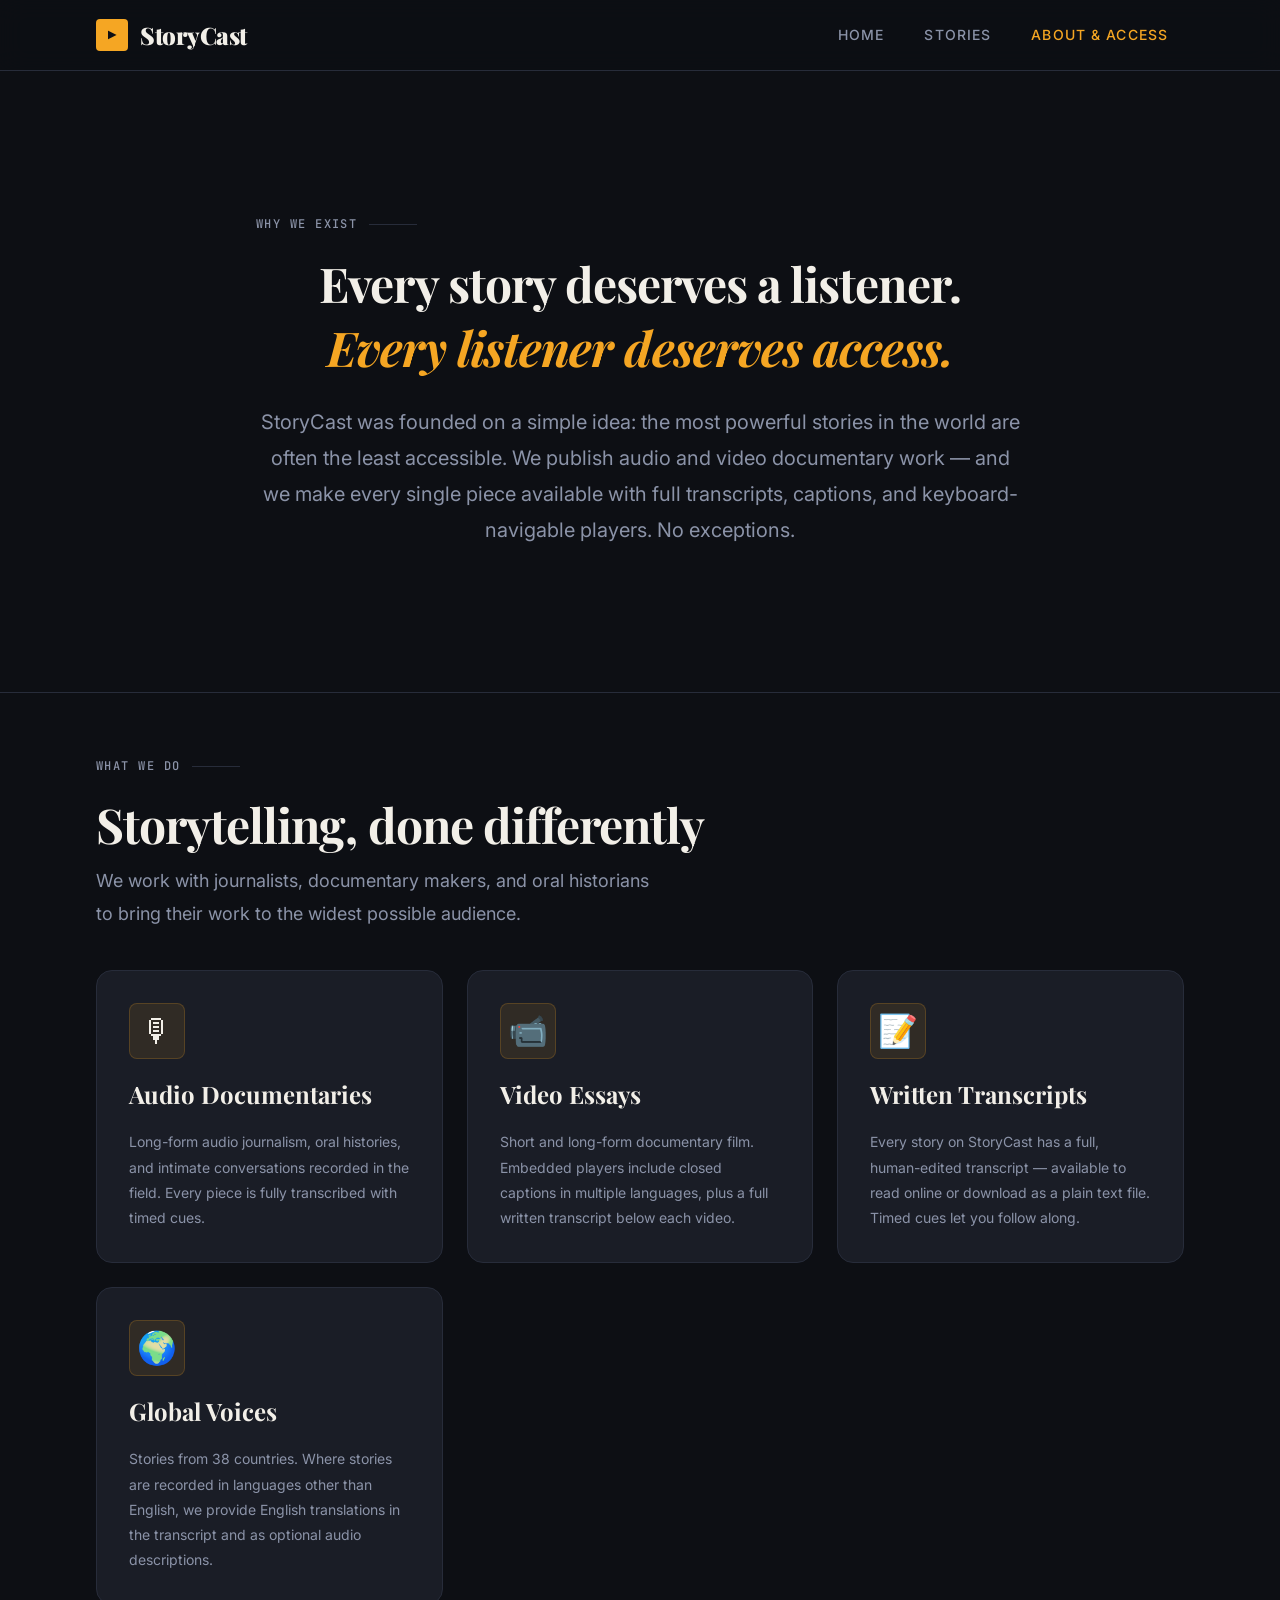
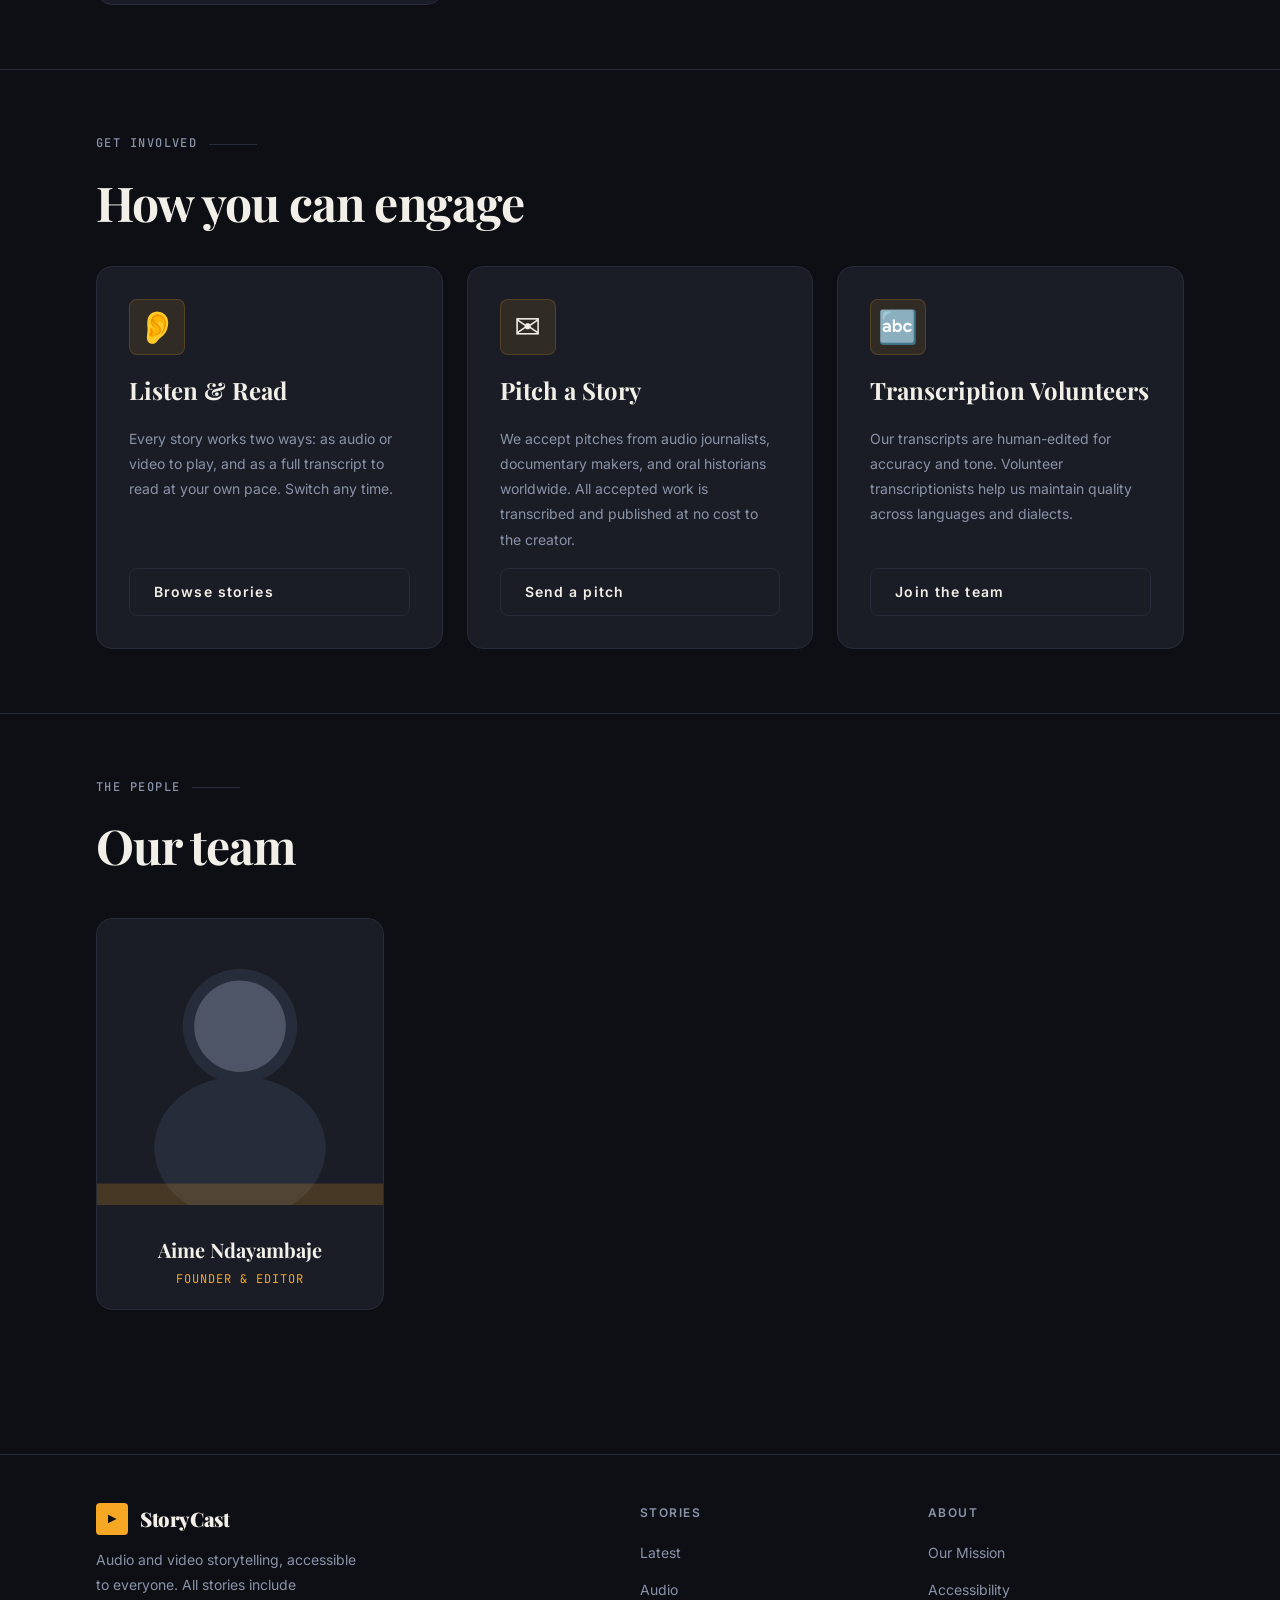
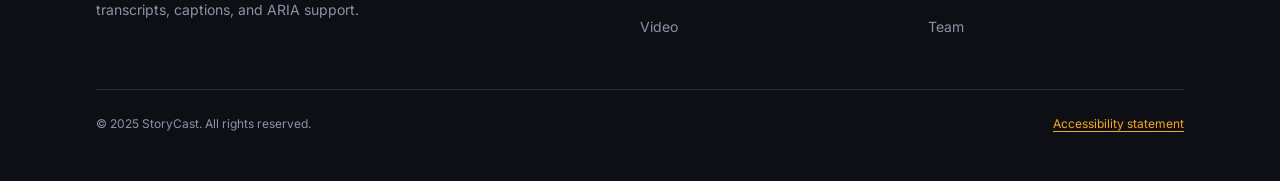
==== commit 0494fd25: "updates" ====
--- a/about.html
+++ b/about.html
@@ -110,111 +110,6 @@
       </div>
     </section>
 
-    <!-- Accessibility Section -->
-    <section class="page-section" id="accessibility" aria-labelledby="a11y-heading">
-      <div class="container">
-        <p class="section-label" aria-hidden="true">WCAG AA compliance</p>
-        <h2 class="section-title" id="a11y-heading">Accessibility commitment</h2>
-        <p class="section-subtitle">
-          We follow WCAG 2.1 Level AA guidelines throughout. Here is specifically
-          what that means on StoryCast.
-        </p>
-
-        <div style="display:grid; grid-template-columns: repeat(auto-fit, minmax(22rem, 1fr)); gap:1.5rem; margin-top:2.5rem;">
-
-          <div class="a11y-checklist" aria-labelledby="media-access-heading">
-            <h3 class="a11y-checklist__header" id="media-access-heading">
-              Media Accessibility
-            </h3>
-            <ul class="a11y-checklist__list" role="list">
-              <li class="a11y-checklist__item">
-                Every audio story comes with a full, timed transcript you can read online or download to your device.
-              </li>
-              <li class="a11y-checklist__item">
-                Every video story includes closed captions that can be turned on or off directly in the player.
-              </li>
-              <li class="a11y-checklist__item">
-                All media players use standard browser controls, meaning they work with your keyboard, screen reader, and assistive technology out of the box.
-              </li>
-              <li class="a11y-checklist__item">
-                Images that are purely decorative are hidden from screen readers so they don't create unnecessary noise.
-              </li>
-            </ul>
-          </div>
-
-          <div class="a11y-checklist" aria-labelledby="nav-access-heading">
-            <h3 class="a11y-checklist__header" id="nav-access-heading">
-              Navigation & Structure
-            </h3>
-            <ul class="a11y-checklist__list" role="list">
-              <li class="a11y-checklist__item">
-                A "Skip to main content" link appears at the top of every page so keyboard users can jump past the navigation instantly.
-              </li>
-              <li class="a11y-checklist__item">
-                Pages are divided into clearly labelled regions — header, navigation, main content, sidebar, and footer — so screen readers can jump between them easily.
-              </li>
-              <li class="a11y-checklist__item">
-                Everything on the site — menus, buttons, players, forms — can be reached and used without a mouse.
-              </li>
-              <li class="a11y-checklist__item">
-                When you tab to a link or button, a visible amber outline appears around it so you always know where you are on the page.
-              </li>
-            </ul>
-          </div>
-
-          <div class="a11y-checklist" aria-labelledby="content-access-heading">
-            <h3 class="a11y-checklist__header" id="content-access-heading">
-              Color & Readability
-            </h3>
-            <ul class="a11y-checklist__list" role="list">
-              <li class="a11y-checklist__item">
-                All text on the site has been checked against WCAG contrast standards. Our main body text passes at more than three times the minimum requirement.
-              </li>
-              <li class="a11y-checklist__item">
-                Color is never the only way we communicate something — labels, icons, and text are always used alongside color.
-              </li>
-              <li class="a11y-checklist__item">
-                If you have set your device to reduce motion, all animations and transitions on StoryCast are automatically turned off.
-              </li>
-              <li class="a11y-checklist__item">
-                Text is set at a readable size and line spacing throughout, and nothing prevents you from zooming in up to 200% without content breaking.
-              </li>
-            </ul>
-          </div>
-
-          <div class="a11y-checklist" aria-labelledby="aria-heading">
-            <h3 class="a11y-checklist__header" id="aria-heading">
-              Screen Reader Support
-            </h3>
-            <ul class="a11y-checklist__list" role="list">
-              <li class="a11y-checklist__item">
-                Buttons that open or close things — like the transcript panel or mobile menu — announce their current state to screen readers, so you always know whether something is open or closed.
-              </li>
-              <li class="a11y-checklist__item">
-                The active page is always identified in the navigation menu, so screen reader users know where they are in the site.
-              </li>
-              <li class="a11y-checklist__item">
-                Where a button or link doesn't have visible text, a descriptive label is added so screen readers can explain what it does.
-              </li>
-              <li class="a11y-checklist__item">
-                Story details like author, duration, and publish date are structured as proper definition lists so screen readers can associate each label with its value.
-              </li>
-            </ul>
-          </div>
-
-        </div>
-
-        <div style="margin-top:2rem; padding:1.5rem; background:#1A1D26; border:1px solid #272C3A; border-radius:0.5rem;">
-          <p style="font-size:0.875rem; color:#8B93A8; line-height:1.8;">
-            <strong style="color:#F2EFE8;">A note on media players:</strong>
-            The look of the audio player varies slightly between browsers, because we use each browser's built-in player rather than building a custom one. We made this choice deliberately — built-in players have years of accessibility testing behind them and work reliably with screen readers and keyboard navigation in a way that custom players often don't.
-            If you run into any barriers while using StoryCast, please
-            <a href="mailto:access@storycast.example" style="color:#F5A623;">get in touch with our accessibility team</a>.
-          </p>
-        </div>
-      </div>
-    </section>
-
     <!-- How to engage -->
     <section class="page-section" aria-labelledby="engage-heading">
       <div class="container">
@@ -263,11 +158,10 @@
       <div class="container">
         <p class="section-label" aria-hidden="true">The people</p>
         <h2 class="section-title" id="team-heading">Our team</h2>
-        <p class="section-subtitle">A small, distributed team of journalists, engineers, and accessibility specialists.</p>
 
         <div class="team-grid" style="margin-top:2.5rem; max-width:18rem;">
 
-          <article class="team-card" aria-label="Team member: Aime Ndayambaje">
+          <article class="team-card" aria-label="Team member: Aime Ndayambaje, Founder & Editor">
             <svg class="team-card__img" aria-hidden="true" viewBox="0 0 200 200" xmlns="http://www.w3.org/2000/svg">
               <rect width="200" height="200" fill="#1A1D26"/>
               <circle cx="100" cy="75" r="40" fill="#272C3A"/>
